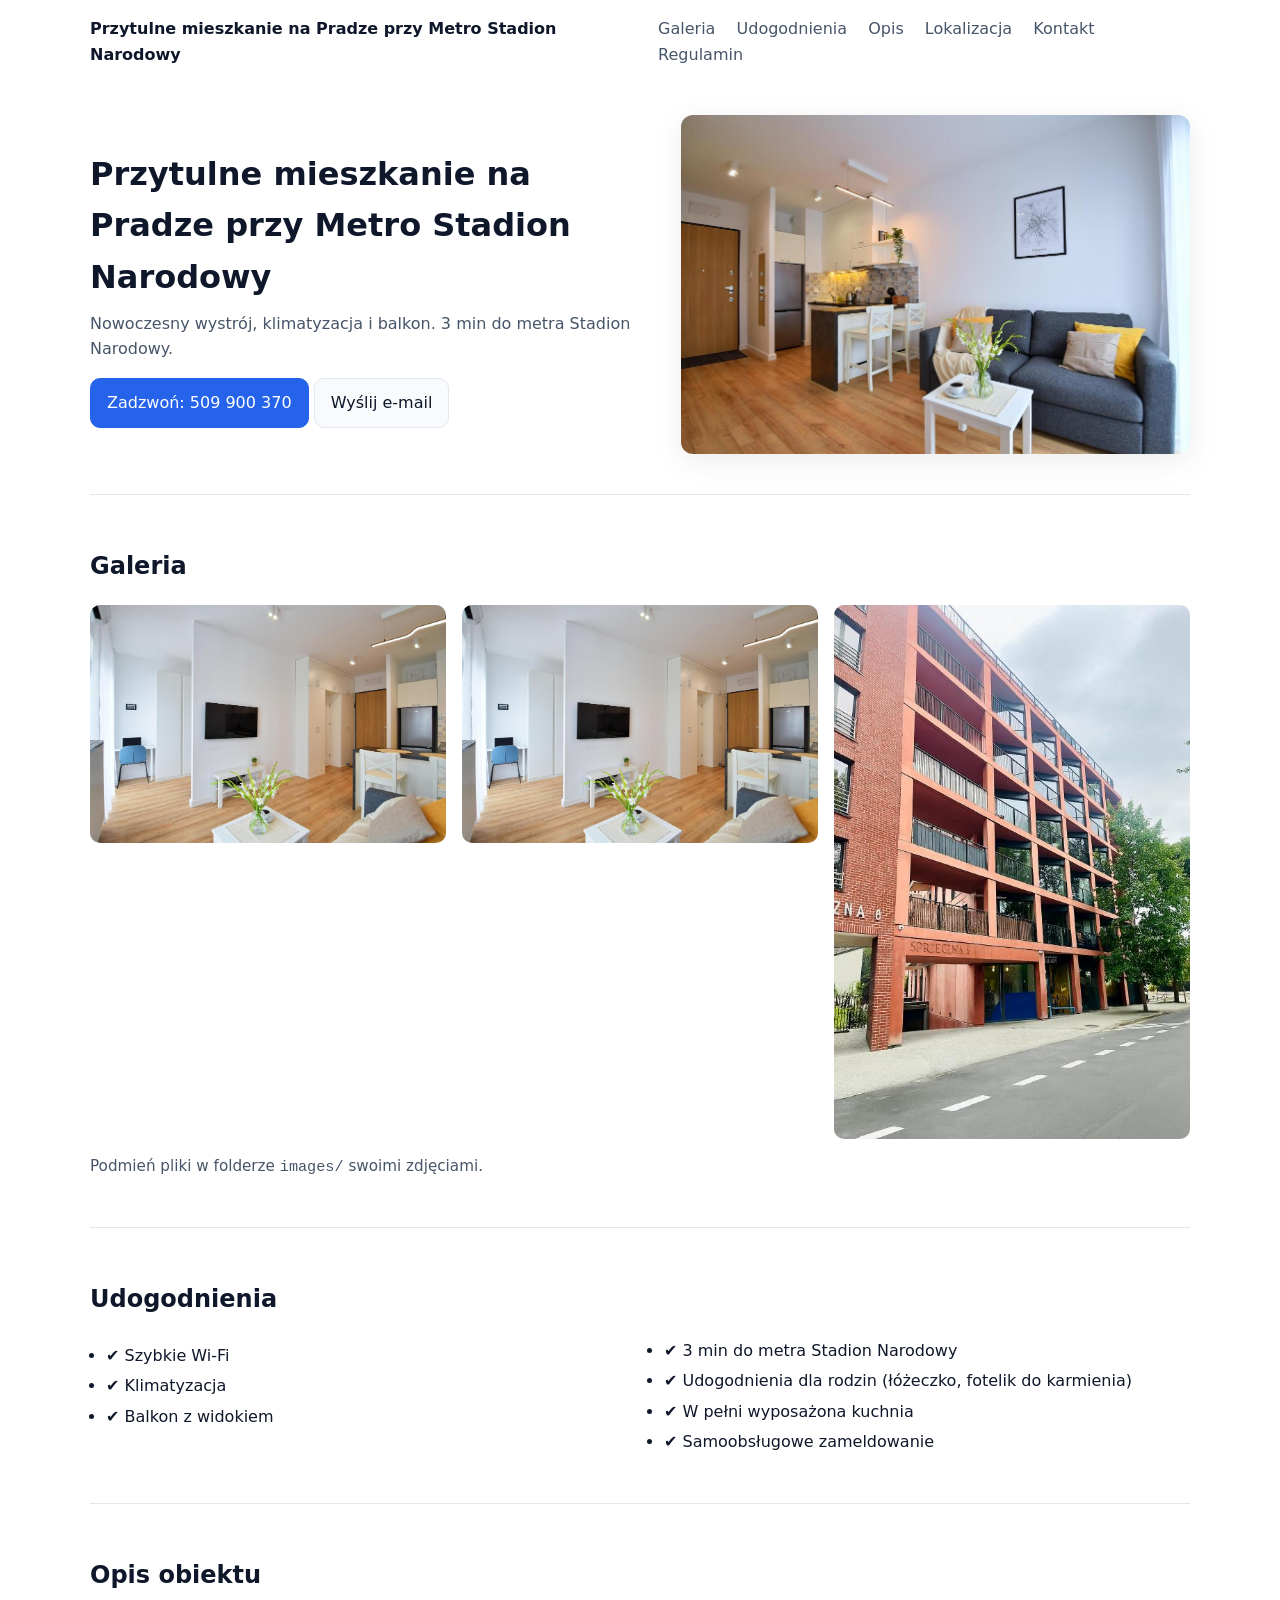
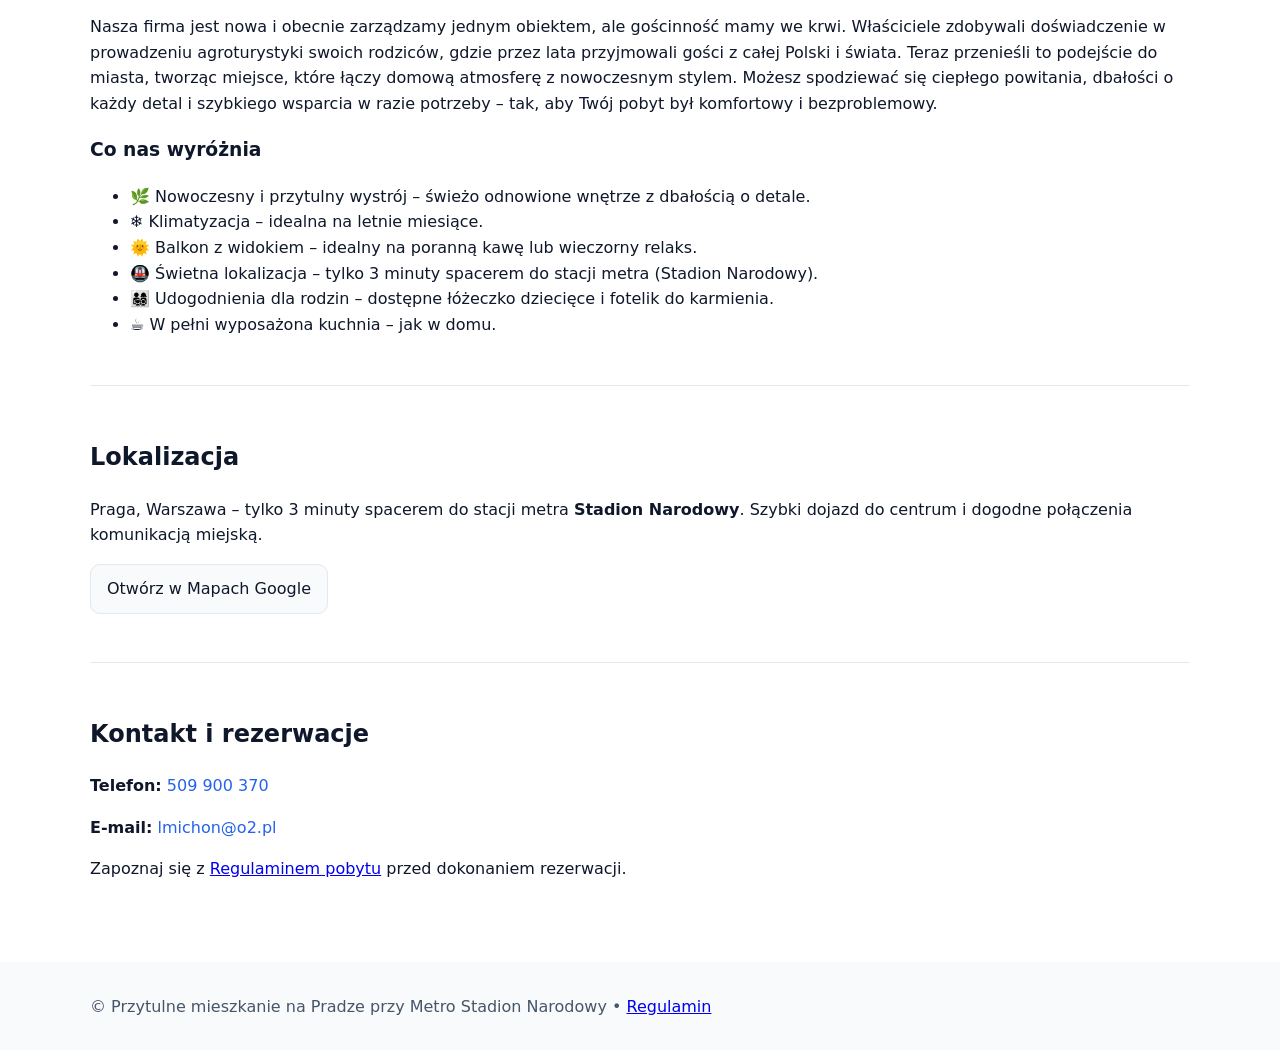
==== index.html @ 6d60d260 "init" ====
<!doctype html>
<html lang="pl">
<head>
  <meta charset="utf-8" />
  <meta name="viewport" content="width=device-width, initial-scale=1" />
  <title>Przytulne mieszkanie na Pradze przy Metro Stadion Narodowy – Wynajem krótkoterminowy</title>
  <meta name="description" content="Przytulne mieszkanie na Pradze przy Metro Stadion Narodowy. Klimatyzacja, balkon, 3 min do metra Stadion Narodowy. Zadzwoń 509 900 370 lub napisz lmichon@o2.pl." />
  <meta name="format-detection" content="telephone=no" />
  <meta property="og:title" content="Przytulne mieszkanie na Pradze przy Metro Stadion Narodowy" />
  <meta property="og:description" content="Przytulne, nowoczesne wnętrze. Klimatyzacja, balkon, świetna lokalizacja." />
  <meta property="og:image" content="images/cover.jpg" />
  <meta property="og:type" content="website" />
  <link rel="stylesheet" href="style.css" />
  <link rel="icon" href="data:image/svg+xml,<svg xmlns='http://www.w3.org/2000/svg' viewBox='0 0 100 100'><text y='0.9em' font-size='90'>🏠</text></svg>">
  <script type="application/ld+json">
  {
    "@context": "https://schema.org",
    "@type": "Apartment",
    "name": "Przytulne mieszkanie na Pradze przy Metro Stadion Narodowy",
    "address": {
      "@type": "PostalAddress",
      "addressLocality": "Warszawa",
      "addressCountry": "PL"
    },
    "telephone": "+48509900370",
    "email": "lmichon@o2.pl",
    "amenityFeature": [
      {"@type": "LocationFeatureSpecification", "name": "Wi‑Fi", "value": true},
      {"@type": "LocationFeatureSpecification", "name": "Klimatyzacja", "value": true},
      {"@type": "LocationFeatureSpecification", "name": "Balkon", "value": true}
    ]
  }
  </script>
</head>
<body>
  <header class="site-header" id="top">
    <nav class="container nav">
      <a class="brand" href="#top">Przytulne mieszkanie na Pradze przy Metro Stadion Narodowy</a>
      <div class="nav-links">
        <a href="#galeria">Galeria</a>
        <a href="#udogodnienia">Udogodnienia</a>
        <a href="#opis">Opis</a>
        <a href="#lokalizacja">Lokalizacja</a>
        <a href="#kontakt">Kontakt</a>
        <a href="regulamin.html">Regulamin</a>
      </div>
    </nav>
    <section class="hero container">
      <div class="hero-text">
        <h1>Przytulne mieszkanie na Pradze przy Metro Stadion Narodowy</h1>
        <p>Nowoczesny wystrój, klimatyzacja i balkon. 3 min do metra Stadion Narodowy.</p>
        <div class="cta">
          <a class="btn primary" href="tel:+48509900370">Zadzwoń: 509 900 370</a>
          <a class="btn" href="mailto:lmichon@o2.pl">Wyślij e‑mail</a>
        </div>
      </div>
      <div class="hero-media">
        <img src="images/kitchen.jpg" alt="Salon i balkon – okładka obiektu" loading="eager" />
      </div>
    </section>
  </header>

  <main>
    <section id="galeria" class="container section">
      <h2>Galeria</h2>
      <div class="grid">
        <img src="images/723403318.jpg" alt="Salon z sofą" loading="lazy" />
        <img src="images/723403318.jpg" alt="Sypialnia z dużym łóżkiem" loading="lazy" />
        <img src="images/building.jpg" alt="Kuchnia w pełni wyposażona" loading="lazy" />
      </div>
      <p class="hint">Podmień pliki w folderze <code>images/</code> swoimi zdjęciami.</p>
    </section>

    <section id="udogodnienia" class="container section">
      <h2>Udogodnienia</h2>
      <ul class="features">
        <li>✔️ Szybkie Wi‑Fi</li>
        <li>✔️ Klimatyzacja</li>
        <li>✔️ Balkon z widokiem</li>
        <li>✔️ 3 min do metra Stadion Narodowy</li>
        <li>✔️ Udogodnienia dla rodzin (łóżeczko, fotelik do karmienia)</li>
        <li>✔️ W pełni wyposażona kuchnia</li>
        <li>✔️ Samoobsługowe zameldowanie</li>
      </ul>
    </section>

    <section id="opis" class="container section">
      <h2>Opis obiektu</h2>
      <p>Nasza firma jest nowa i obecnie zarządzamy jednym obiektem, ale gościnność mamy we krwi. Właściciele zdobywali doświadczenie w prowadzeniu agroturystyki swoich rodziców, gdzie przez lata przyjmowali gości z całej Polski i świata. Teraz przenieśli to podejście do miasta, tworząc miejsce, które łączy domową atmosferę z nowoczesnym stylem. Możesz spodziewać się ciepłego powitania, dbałości o każdy detal i szybkiego wsparcia w razie potrzeby – tak, aby Twój pobyt był komfortowy i bezproblemowy.</p>
      <h3>Co nas wyróżnia</h3>
      <ul>
        <li>🌿 Nowoczesny i przytulny wystrój – świeżo odnowione wnętrze z dbałością o detale.</li><li>❄️ Klimatyzacja – idealna na letnie miesiące.</li><li>🌞 Balkon z widokiem – idealny na poranną kawę lub wieczorny relaks.</li><li>🚇 Świetna lokalizacja – tylko 3 minuty spacerem do stacji metra (Stadion Narodowy).</li><li>👨‍👩‍👧‍👦 Udogodnienia dla rodzin – dostępne łóżeczko dziecięce i fotelik do karmienia.</li><li>☕ W pełni wyposażona kuchnia – jak w domu.</li>
      </ul>
    </section>

    <section id="lokalizacja" class="container section">
      <h2>Lokalizacja</h2>
      <p>Praga, Warszawa – tylko 3 minuty spacerem do stacji metra <strong>Stadion Narodowy</strong>. Szybki dojazd do centrum i dogodne połączenia komunikacją miejską.</p>
      <p><a class="btn" target="_blank" rel="noopener" href="https://maps.google.com/?q=Metro%20Stadion%20Narodowy">Otwórz w Mapach Google</a></p>
    </section>

    <section id="kontakt" class="container section">
      <h2>Kontakt i rezerwacje</h2>
      <div class="contact">
        <p><strong>Telefon:</strong> <a href="tel:+48509900370">509 900 370</a></p>
        <p><strong>E‑mail:</strong> <a href="mailto:lmichon@o2.pl">lmichon@o2.pl</a></p>
      </div>
      <p>Zapoznaj się z <a href="regulamin.html">Regulaminem pobytu</a> przed dokonaniem rezerwacji.</p>
    </section>
  </main>

  <footer class="site-footer">
    <div class="container">
      <p>© <span id="year"></span> Przytulne mieszkanie na Pradze przy Metro Stadion Narodowy • <a href="regulamin.html">Regulamin</a></p>
    </div>
  </footer>

  <script src="script.js"></script>
</body>
</html>
---- style.css ----
:root{--bg:#ffffff;--text:#0f172a;--muted:#475569;--primary:#2563eb;--ring:#93c5fd;--surface:#f8fafc;--border:#e2e8f0}
*{box-sizing:border-box}
html,body{margin:0;padding:0}
body{font-family:ui-sans-serif,system-ui,-apple-system,Segoe UI,Roboto,Helvetica,Arial,"Apple Color Emoji","Segoe UI Emoji";color:var(--text);background:var(--bg);line-height:1.6}
.container{width:min(1100px,92%);margin-inline:auto}
.nav{display:flex;align-items:center;justify-content:space-between;padding:1rem 0}
.brand{font-weight:700;color:var(--text);text-decoration:none}
.nav-links a{margin-left:1rem;color:var(--muted);text-decoration:none}
.nav-links a:hover{color:var(--text)}
.hero{display:grid;grid-template-columns:1.1fr 1fr;gap:2rem;padding:2rem 0;align-items:center}
.hero-text h1{font-size:clamp(1.8rem,2.5vw,3rem);margin:0 0 .5rem}
.hero-text p{color:var(--muted);margin:.25rem 0 1rem}
.hero-media img{width:100%;height:auto;border-radius:12px;box-shadow:0 6px 30px rgba(2,6,23,.08)}
.section{padding:2rem 0;border-top:1px solid var(--border)}
.grid{display:grid;grid-template-columns:repeat(3,1fr);gap:1rem}
.grid img{width:100%;display:block;border-radius:10px}
.features{columns:2;gap:2rem;padding-left:1rem}
.features li{margin:.3rem 0}
.hint{color:var(--muted);font-size:.95rem}
.btn{display:inline-block;padding:.7rem 1rem;border:1px solid var(--border);border-radius:10px;color:var(--text);text-decoration:none;background:var(--surface)}
.btn:hover{border-color:var(--primary);color:var(--primary)}
.btn.primary{background:var(--primary);color:#fff;border-color:var(--primary)}
.btn.primary:hover{filter:brightness(1.05)}
.site-footer{background:var(--surface);margin-top:2rem;padding:1rem 0;color:var(--muted)}
.contact a{color:var(--primary);text-decoration:none}
.contact a:hover{text-decoration:underline}
@media (max-width:900px){.hero{grid-template-columns:1fr}.grid{grid-template-columns:1fr 1fr}}
@media (max-width:600px){.grid{grid-template-columns:1fr}.features{columns:1}}
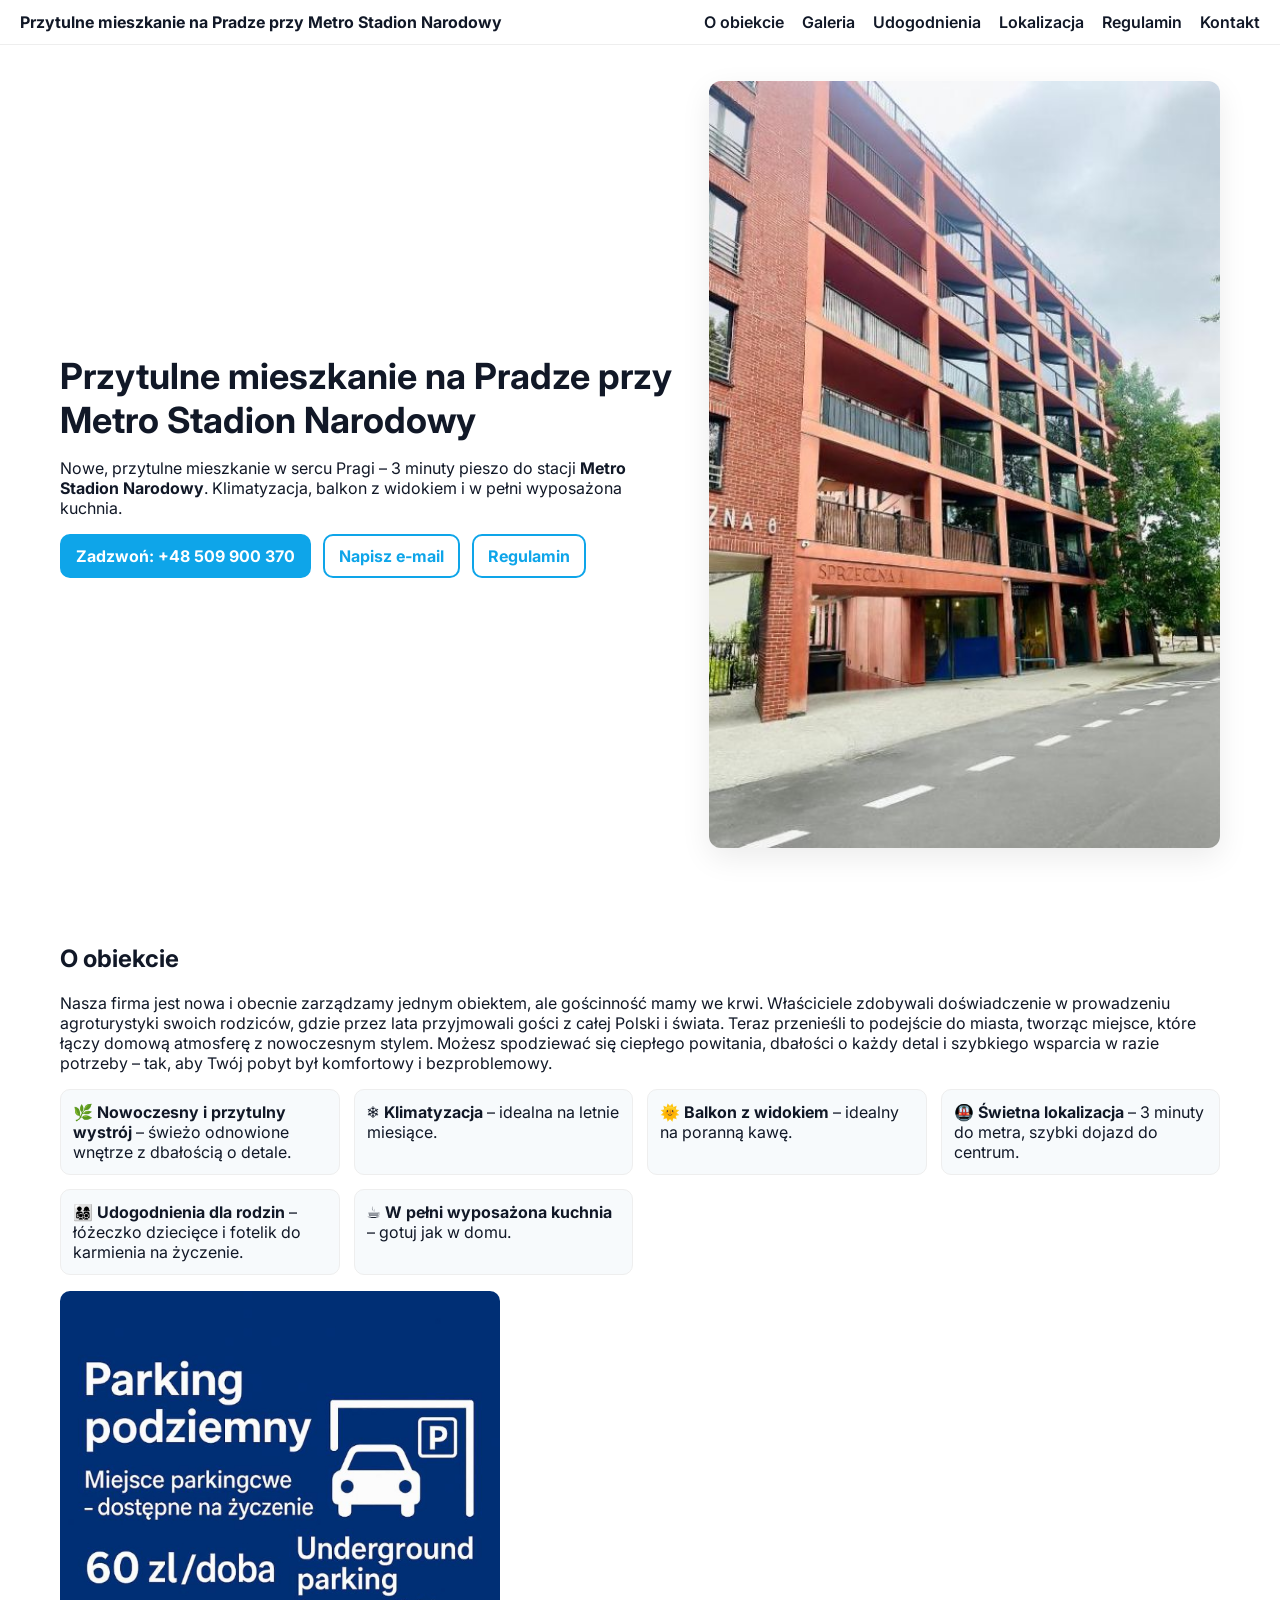
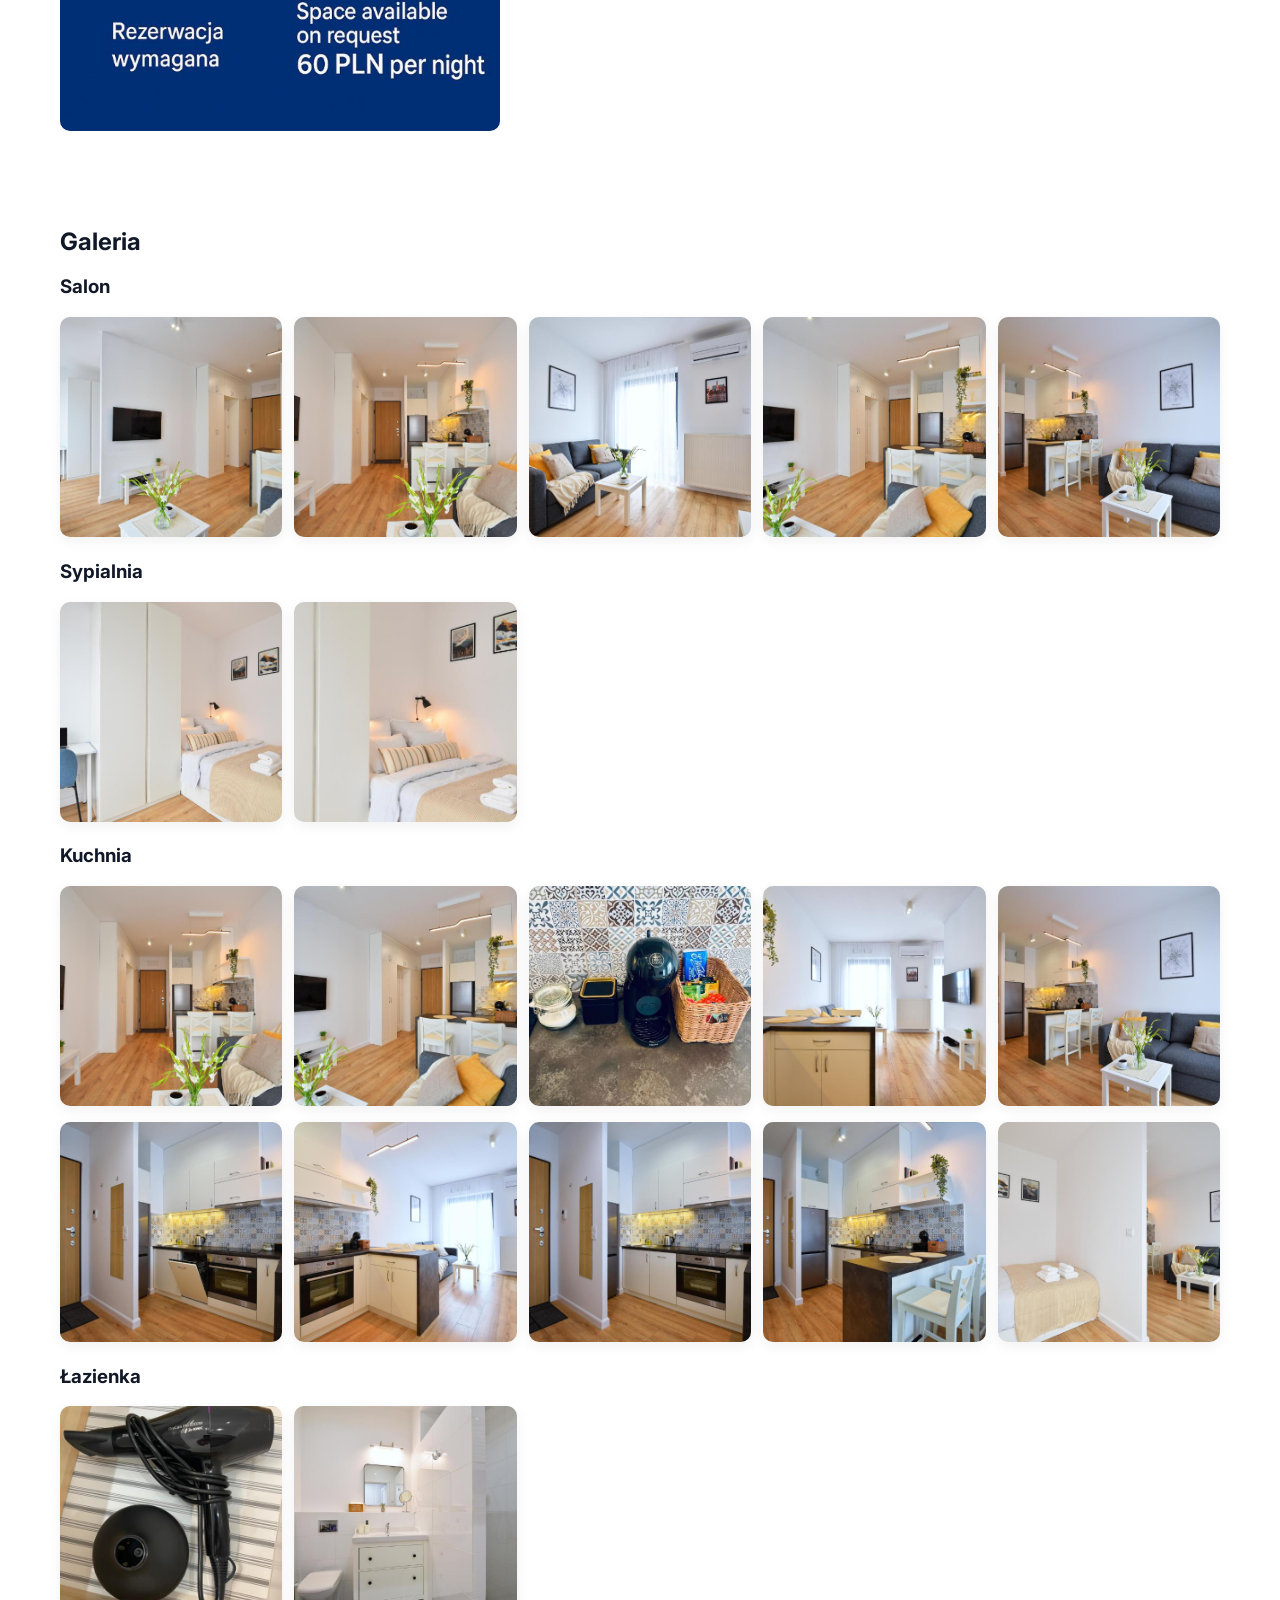
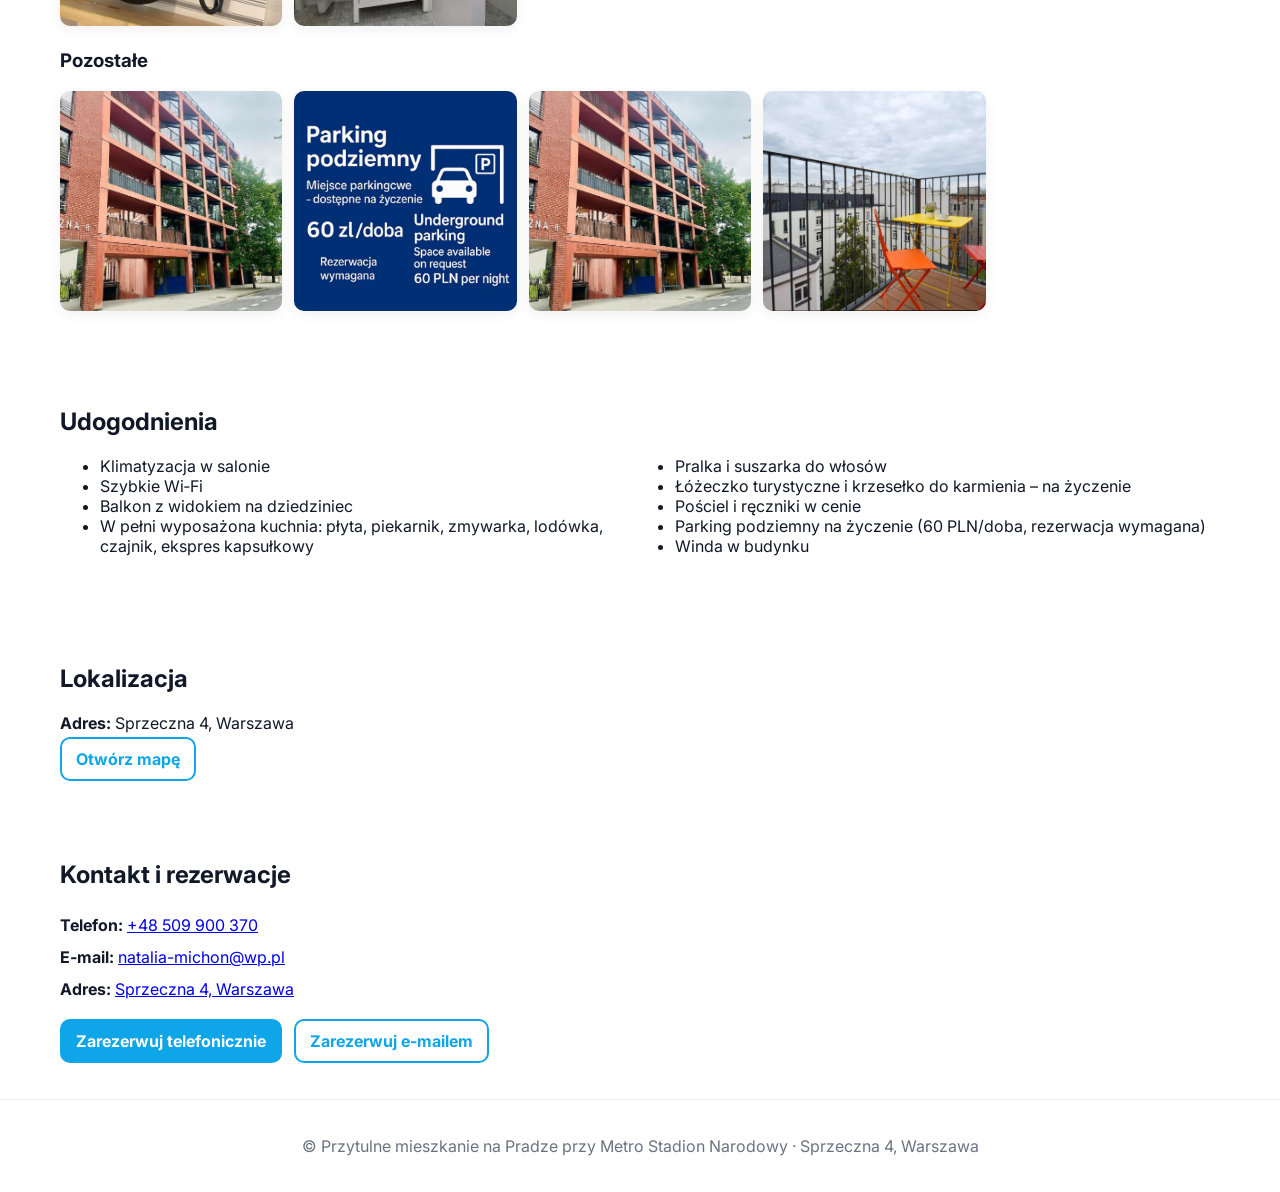
==== commit 48a8d0b6: "second" ====
--- a/index.html
+++ b/index.html
@@ -1,120 +1,135 @@
-<!doctype html>
+<!DOCTYPE html>
 <html lang="pl">
 <head>
   <meta charset="utf-8" />
   <meta name="viewport" content="width=device-width, initial-scale=1" />
-  <title>Przytulne mieszkanie na Pradze przy Metro Stadion Narodowy – Wynajem krótkoterminowy</title>
-  <meta name="description" content="Przytulne mieszkanie na Pradze przy Metro Stadion Narodowy. Klimatyzacja, balkon, 3 min do metra Stadion Narodowy. Zadzwoń 509 900 370 lub napisz lmichon@o2.pl." />
-  <meta name="format-detection" content="telephone=no" />
+  <title>Przytulne mieszkanie na Pradze przy Metro Stadion Narodowy</title>
+  <meta name="description" content="Krótko- i średnioterminowy wynajem: nowoczesne, klimatyzowane mieszkanie z balkonem przy stacji Metro Stadion Narodowy." />
+  <link rel="preconnect" href="https://fonts.googleapis.com"/>
+  <link rel="preconnect" href="https://fonts.gstatic.com" crossorigin>
+  <link href="https://fonts.googleapis.com/css2?family=Inter:wght@300;400;600;700&display=swap" rel="stylesheet" />
+  <link rel="stylesheet" href="styles.css" />
+  <script defer src="script.js"></script>
   <meta property="og:title" content="Przytulne mieszkanie na Pradze przy Metro Stadion Narodowy" />
-  <meta property="og:description" content="Przytulne, nowoczesne wnętrze. Klimatyzacja, balkon, świetna lokalizacja." />
-  <meta property="og:image" content="images/cover.jpg" />
   <meta property="og:type" content="website" />
-  <link rel="stylesheet" href="style.css" />
-  <link rel="icon" href="data:image/svg+xml,<svg xmlns='http://www.w3.org/2000/svg' viewBox='0 0 100 100'><text y='0.9em' font-size='90'>🏠</text></svg>">
-  <script type="application/ld+json">
-  {
-    "@context": "https://schema.org",
-    "@type": "Apartment",
-    "name": "Przytulne mieszkanie na Pradze przy Metro Stadion Narodowy",
-    "address": {
-      "@type": "PostalAddress",
-      "addressLocality": "Warszawa",
-      "addressCountry": "PL"
-    },
-    "telephone": "+48509900370",
-    "email": "lmichon@o2.pl",
-    "amenityFeature": [
-      {"@type": "LocationFeatureSpecification", "name": "Wi‑Fi", "value": true},
-      {"@type": "LocationFeatureSpecification", "name": "Klimatyzacja", "value": true},
-      {"@type": "LocationFeatureSpecification", "name": "Balkon", "value": true}
-    ]
-  }
-  </script>
+  <meta property="og:description" content="Nowoczesny apartament z klimatyzacją, balkonem i świetną lokalizacją (3 min do metra)." />
+  <meta property="og:locale" content="pl_PL" />
+  <style>body{opacity:.001}.js-ready body{opacity:1;transition:opacity .2s ease}</style>
+  <script>document.documentElement.classList.add('js-ready')</script>
 </head>
 <body>
-  <header class="site-header" id="top">
-    <nav class="container nav">
-      <a class="brand" href="#top">Przytulne mieszkanie na Pradze przy Metro Stadion Narodowy</a>
-      <div class="nav-links">
-        <a href="#galeria">Galeria</a>
-        <a href="#udogodnienia">Udogodnienia</a>
-        <a href="#opis">Opis</a>
-        <a href="#lokalizacja">Lokalizacja</a>
-        <a href="#kontakt">Kontakt</a>
-        <a href="regulamin.html">Regulamin</a>
+  <header class="site-header">
+    <div class="brand"><a href="index.html" class="brand__link" aria-label="Strona główna">Przytulne mieszkanie na Pradze przy Metro Stadion Narodowy</a></div>
+    <nav class="nav" aria-label="Główne">
+      <button class="hamburger" aria-expanded="false" aria-controls="menu" aria-label="Otwórz menu">
+        <span></span><span></span><span></span>
+      </button>
+      <ul id="menu" class="menu">
+        <li><a href="#o-obre">O obiekcie</a></li>
+        <li><a href="#galeria">Galeria</a></li>
+        <li><a href="#udogodnienia">Udogodnienia</a></li>
+        <li><a href="#lokalizacja">Lokalizacja</a></li>
+        <li><a href="regulamin.html">Regulamin</a></li>
+        <li><a href="#kontakt">Kontakt</a></li>
+      </ul>
+    </nav>
+  </header>
+
+  <section class="hero">
+    <div class="hero__content">
+      <h1>Przytulne mieszkanie na Pradze przy Metro Stadion Narodowy</h1>
+      <p>Nowe, przytulne mieszkanie w sercu Pragi – 3 minuty pieszo do stacji <strong>Metro Stadion Narodowy</strong>. Klimatyzacja, balkon z widokiem i w pełni wyposażona kuchnia.</p>
+      <div class="cta">
+        <a class="btn primary" href="tel:+48509900370">Zadzwoń: +48 509 900 370</a>
+        <a class="btn" href="mailto:natalia-michon@wp.pl">Napisz e‑mail</a>
+        <a class="btn" href="regulamin.html">Regulamin</a>
       </div>
-    </nav>
-    <section class="hero container">
-      <div class="hero-text">
-        <h1>Przytulne mieszkanie na Pradze przy Metro Stadion Narodowy</h1>
-        <p>Nowoczesny wystrój, klimatyzacja i balkon. 3 min do metra Stadion Narodowy.</p>
-        <div class="cta">
-          <a class="btn primary" href="tel:+48509900370">Zadzwoń: 509 900 370</a>
-          <a class="btn" href="mailto:lmichon@o2.pl">Wyślij e‑mail</a>
-        </div>
+    </div>
+    <div class="hero__image">
+      <img src="img/outside01.jpg" alt="Elewacja budynku przy ul. Sprzecznej 4 w Warszawie" loading="eager"/>
+    </div>
+  </section>
+
+  <main>
+    <section id="o-obre" class="section">
+      <h2>O obiekcie</h2>
+      <p>Nasza firma jest nowa i obecnie zarządzamy jednym obiektem, ale gościnność mamy we krwi. Właściciele zdobywali doświadczenie w prowadzeniu agroturystyki swoich rodziców, gdzie przez lata przyjmowali gości z całej Polski i świata. Teraz przenieśli to podejście do miasta, tworząc miejsce, które łączy domową atmosferę z nowoczesnym stylem. Możesz spodziewać się ciepłego powitania, dbałości o każdy detal i szybkiego wsparcia w razie potrzeby – tak, aby Twój pobyt był komfortowy i bezproblemowy.</p>
+
+      <div class="features">
+        <div class="feature">🌿 <strong>Nowoczesny i przytulny wystrój</strong> – świeżo odnowione wnętrze z dbałością o detale.</div>
+        <div class="feature">❄️ <strong>Klimatyzacja</strong> – idealna na letnie miesiące.</div>
+        <div class="feature">🌞 <strong>Balkon z widokiem</strong> – idealny na poranną kawę.</div>
+        <div class="feature">🚇 <strong>Świetna lokalizacja</strong> – 3 minuty do metra, szybki dojazd do centrum.</div>
+        <div class="feature">👨‍👩‍👧‍👦 <strong>Udogodnienia dla rodzin</strong> – łóżeczko dziecięce i fotelik do karmienia na życzenie.</div>
+        <div class="feature">☕ <strong>W pełni wyposażona kuchnia</strong> – gotuj jak w domu.</div>
       </div>
-      <div class="hero-media">
-        <img src="images/kitchen.jpg" alt="Salon i balkon – okładka obiektu" loading="eager" />
+
+      <div class="parking">
+        <img src="img/parking01.jpg" alt="Parking podziemny 60 zł/doba – rezerwacja wymagana" loading="lazy"/>
       </div>
     </section>
-  </header>
 
-  <main>
-    <section id="galeria" class="container section">
+    <section id="galeria" class="section">
       <h2>Galeria</h2>
-      <div class="grid">
-        <img src="images/723403318.jpg" alt="Salon z sofą" loading="lazy" />
-        <img src="images/723403318.jpg" alt="Sypialnia z dużym łóżkiem" loading="lazy" />
-        <img src="images/building.jpg" alt="Kuchnia w pełni wyposażona" loading="lazy" />
+
+      <h3>Salon</h3>
+      <div class="gallery"><figure><img src='img/livingroom02.jpg' alt='Salon – 1' loading='lazy'/></figure><figure><img src='img/livingroom_kitchen03.jpg' alt='Salon – 2' loading='lazy'/></figure><figure><img src='img/livingroom01.jpg' alt='Salon – 3' loading='lazy'/></figure><figure><img src='img/livingroom_kitchen02.jpg' alt='Salon – 4' loading='lazy'/></figure><figure><img src='img/livingroom_kitchen01.jpg' alt='Salon – 5' loading='lazy'/></figure></div>
+
+      <h3>Sypialnia</h3>
+      <div class="gallery"><figure><img src='img/bedroom02.jpg' alt='Sypialnia – 1' loading='lazy'/></figure><figure><img src='img/bedroom01.jpg' alt='Sypialnia – 2' loading='lazy'/></figure></div>
+
+      <h3>Kuchnia</h3>
+      <div class="gallery"><figure><img src='img/livingroom_kitchen03.jpg' alt='Kuchnia – 1' loading='lazy'/></figure><figure><img src='img/livingroom_kitchen02.jpg' alt='Kuchnia – 2' loading='lazy'/></figure><figure><img src='img/kitchen06.jpg' alt='Kuchnia – 3' loading='lazy'/></figure><figure><img src='img/kitchen05.jpg' alt='Kuchnia – 4' loading='lazy'/></figure><figure><img src='img/livingroom_kitchen01.jpg' alt='Kuchnia – 5' loading='lazy'/></figure><figure><img src='img/kitchen03.jpg' alt='Kuchnia – 6' loading='lazy'/></figure><figure><img src='img/kitchen04.jpg' alt='Kuchnia – 7' loading='lazy'/></figure><figure><img src='img/kitchen02.jpg' alt='Kuchnia – 8' loading='lazy'/></figure><figure><img src='img/kitchen01.jpg' alt='Kuchnia – 9' loading='lazy'/></figure><figure><img src='img/bedroom_kitchen01.jpg' alt='Kuchnia – 10' loading='lazy'/></figure></div>
+
+      <h3>Łazienka</h3>
+      <div class="gallery"><figure><img src='img/bathroom05.jpg' alt='Łazienka – 1' loading='lazy'/></figure><figure><img src='img/bathroom01.jpg' alt='Łazienka – 2' loading='lazy'/></figure></div>
+
+      <h3>Pozostałe</h3>
+      <div class="gallery"><figure><img src='img/outside01.jpg' alt='Zdjęcie dodatkowe' loading='lazy'/></figure><figure><img src='img/parking01.jpg' alt='Zdjęcie dodatkowe' loading='lazy'/></figure><figure><img src='img/building.jpg' alt='Zdjęcie dodatkowe' loading='lazy'/></figure><figure><img src='img/balcony01.jpg' alt='Zdjęcie dodatkowe' loading='lazy'/></figure></div>
+
+      <div id="lightbox" class="lightbox" aria-hidden="true" role="dialog" aria-label="Podgląd zdjęcia">
+        <button class="lightbox__close" aria-label="Zamknij">×</button>
+        <img alt="Podgląd"/>
       </div>
-      <p class="hint">Podmień pliki w folderze <code>images/</code> swoimi zdjęciami.</p>
     </section>
 
-    <section id="udogodnienia" class="container section">
+    <section id="udogodnienia" class="section">
       <h2>Udogodnienia</h2>
-      <ul class="features">
-        <li>✔️ Szybkie Wi‑Fi</li>
-        <li>✔️ Klimatyzacja</li>
-        <li>✔️ Balkon z widokiem</li>
-        <li>✔️ 3 min do metra Stadion Narodowy</li>
-        <li>✔️ Udogodnienia dla rodzin (łóżeczko, fotelik do karmienia)</li>
-        <li>✔️ W pełni wyposażona kuchnia</li>
-        <li>✔️ Samoobsługowe zameldowanie</li>
+      <ul class="amenities">
+        <li>Klimatyzacja w salonie</li>
+        <li>Szybkie Wi‑Fi</li>
+        <li>Balkon z widokiem na dziedziniec</li>
+        <li>W pełni wyposażona kuchnia: płyta, piekarnik, zmywarka, lodówka, czajnik, ekspres kapsułkowy</li>
+        <li>Pralka i suszarka do włosów</li>
+        <li>Łóżeczko turystyczne i krzesełko do karmienia – na życzenie</li>
+        <li>Pościel i ręczniki w cenie</li>
+        <li>Parking podziemny na życzenie (60 PLN/doba, rezerwacja wymagana)</li>
+        <li>Winda w budynku</li>
       </ul>
     </section>
 
-    <section id="opis" class="container section">
-      <h2>Opis obiektu</h2>
-      <p>Nasza firma jest nowa i obecnie zarządzamy jednym obiektem, ale gościnność mamy we krwi. Właściciele zdobywali doświadczenie w prowadzeniu agroturystyki swoich rodziców, gdzie przez lata przyjmowali gości z całej Polski i świata. Teraz przenieśli to podejście do miasta, tworząc miejsce, które łączy domową atmosferę z nowoczesnym stylem. Możesz spodziewać się ciepłego powitania, dbałości o każdy detal i szybkiego wsparcia w razie potrzeby – tak, aby Twój pobyt był komfortowy i bezproblemowy.</p>
-      <h3>Co nas wyróżnia</h3>
-      <ul>
-        <li>🌿 Nowoczesny i przytulny wystrój – świeżo odnowione wnętrze z dbałością o detale.</li><li>❄️ Klimatyzacja – idealna na letnie miesiące.</li><li>🌞 Balkon z widokiem – idealny na poranną kawę lub wieczorny relaks.</li><li>🚇 Świetna lokalizacja – tylko 3 minuty spacerem do stacji metra (Stadion Narodowy).</li><li>👨‍👩‍👧‍👦 Udogodnienia dla rodzin – dostępne łóżeczko dziecięce i fotelik do karmienia.</li><li>☕ W pełni wyposażona kuchnia – jak w domu.</li>
-      </ul>
+    <section id="lokalizacja" class="section">
+      <h2>Lokalizacja</h2>
+      <p><strong>Adres:</strong> Sprzeczna 4, Warszawa</p>
+      <a class="btn" target="_blank" rel="noopener" href="https://www.google.com/maps/search/?api=1&query=Sprzeczna%204%2C%20Warszawa">Otwórz mapę</a>
     </section>
 
-    <section id="lokalizacja" class="container section">
-      <h2>Lokalizacja</h2>
-      <p>Praga, Warszawa – tylko 3 minuty spacerem do stacji metra <strong>Stadion Narodowy</strong>. Szybki dojazd do centrum i dogodne połączenia komunikacją miejską.</p>
-      <p><a class="btn" target="_blank" rel="noopener" href="https://maps.google.com/?q=Metro%20Stadion%20Narodowy">Otwórz w Mapach Google</a></p>
-    </section>
-
-    <section id="kontakt" class="container section">
+    <section id="kontakt" class="section">
       <h2>Kontakt i rezerwacje</h2>
-      <div class="contact">
-        <p><strong>Telefon:</strong> <a href="tel:+48509900370">509 900 370</a></p>
-        <p><strong>E‑mail:</strong> <a href="mailto:lmichon@o2.pl">lmichon@o2.pl</a></p>
+      <ul class="contact">
+        <li><strong>Telefon:</strong> <a href="tel:+48509900370">+48 509 900 370</a></li>
+        <li><strong>E‑mail:</strong> <a href="mailto:natalia-michon@wp.pl">natalia-michon@wp.pl</a></li>
+        <li><strong>Adres:</strong> <a href="https://www.google.com/maps/search/?api=1&query=Sprzeczna%204%2C%20Warszawa" target="_blank" rel="noopener">Sprzeczna 4, Warszawa</a></li>
+      </ul>
+      <div class="cta">
+        <a class="btn primary" href="tel:+48509900370">Zarezerwuj telefonicznie</a>
+        <a class="btn" href="mailto:natalia-michon@wp.pl?subject=Rezerwacja%20–%20Przytulne%20mieszkanie%20na%20Pradze%20przy%20Metro%20Stadion%20Narodowy">Zarezerwuj e‑mailem</a>
       </div>
-      <p>Zapoznaj się z <a href="regulamin.html">Regulaminem pobytu</a> przed dokonaniem rezerwacji.</p>
     </section>
   </main>
 
-  <footer class="site-footer">
-    <div class="container">
-      <p>© <span id="year"></span> Przytulne mieszkanie na Pradze przy Metro Stadion Narodowy • <a href="regulamin.html">Regulamin</a></p>
-    </div>
+  <footer class="footer">
+    <p>© Przytulne mieszkanie na Pradze przy Metro Stadion Narodowy · Sprzeczna 4, Warszawa</p>
   </footer>
-
-  <script src="script.js"></script>
 </body>
 </html>
--- a/styles.css
+++ b/styles.css
@@ -0,0 +1,37 @@
+
+:root{--bg:#0b1320;--ink:#111827;--muted:#6b7280;--brand:#0ea5e9;--brand-2:#22c55e;--paper:#ffffff;--paper-2:#f7fafc}
+*{box-sizing:border-box}
+html,body{margin:0;padding:0;font-family:Inter,system-ui,-apple-system,Segoe UI,Roboto,Arial,sans-serif;color:var(--ink);background:#fff}
+.site-header{position:sticky;top:0;z-index:1000;display:flex;align-items:center;justify-content:space-between;background:rgba(255,255,255,.88);backdrop-filter:saturate(120%) blur(6px);padding:12px 20px;border-bottom:1px solid #eee}
+.brand{font-weight:700}
+.brand__link{color:inherit;text-decoration:none}
+.menu{display:flex;gap:18px;list-style:none;margin:0;padding:0}
+.menu a{color:var(--ink);text-decoration:none;font-weight:600}
+.menu a[aria-current="page"]{color:var(--brand)}
+.menu a:hover{color:var(--brand)}
+.hamburger{display:inline-flex;flex-direction:column;gap:4px;background:none;border:0;cursor:pointer;padding:6px;margin-left:12px}
+.hamburger span{display:block;width:24px;height:2px;background:var(--ink)}
+@media(min-width:900px){.hamburger{display:none}}
+@media(max-width:899px){.menu{position:fixed;inset:0 0 auto auto;width:100%;height:100dvh;background:#fff;flex-direction:column;align-items:center;justify-content:center;transform:translateX(100%);transition:transform .25s ease}.menu.open{transform:translateX(0)}.menu li{margin:10px 0}}
+.hero{display:grid;grid-template-columns:1.1fr .9fr;gap:24px;align-items:center;padding:36px 20px;max-width:1200px;margin:0 auto}
+.hero__image img{width:100%;height:auto;border-radius:12px;box-shadow:0 10px 30px rgba(0,0,0,.08)}
+.hero__content h1{margin:0 0 10px 0;font-size:clamp(24px,4vw,36px)}
+.cta{display:flex;gap:12px;flex-wrap:wrap;margin-top:14px}
+.btn{border:2px solid var(--brand);padding:10px 14px;border-radius:10px;text-decoration:none;color:var(--brand);font-weight:700}
+.btn.primary{background:var(--brand);color:#fff}
+.section{max-width:1200px;margin:0 auto;padding:36px 20px}
+.features{display:grid;grid-template-columns:repeat(auto-fit,minmax(240px,1fr));gap:14px;margin:16px 0}
+.feature{background:var(--paper-2);border:1px solid #eee;border-radius:10px;padding:12px}
+.parking img{max-width:440px;width:100%;height:auto;border-radius:10px}
+.gallery{display:grid;grid-template-columns:repeat(auto-fill,minmax(220px,1fr));gap:12px}
+.gallery figure{margin:0}
+.gallery img{width:100%;height:220px;object-fit:cover;border-radius:10px;cursor:pointer;box-shadow:0 4px 14px rgba(0,0,0,.06)}
+.lightbox{position:fixed;inset:0;display:none;align-items:center;justify-content:center;background:rgba(0,0,0,.7);z-index:2000;padding:20px}
+.lightbox.open{display:flex}
+.lightbox img{max-width:95vw;max-height:85vh;border-radius:10px;box-shadow:0 20px 50px rgba(0,0,0,.5)}
+.lightbox__close{position:absolute;top:14px;right:18px;background:#fff;border:0;border-radius:50%;width:36px;height:36px;font-size:22px;cursor:pointer}
+.amenities{columns:2;gap:30px}
+@media(max-width:700px){.amenities{columns:1}.hero{grid-template-columns:1fr}.hero__image{order:-1}}
+.rules{line-height:1.6}
+.contact{list-style:none;padding:0;margin:0 0 10px 0;line-height:2}
+.footer{border-top:1px solid #eee;padding:20px;text-align:center;color:var(--muted)}
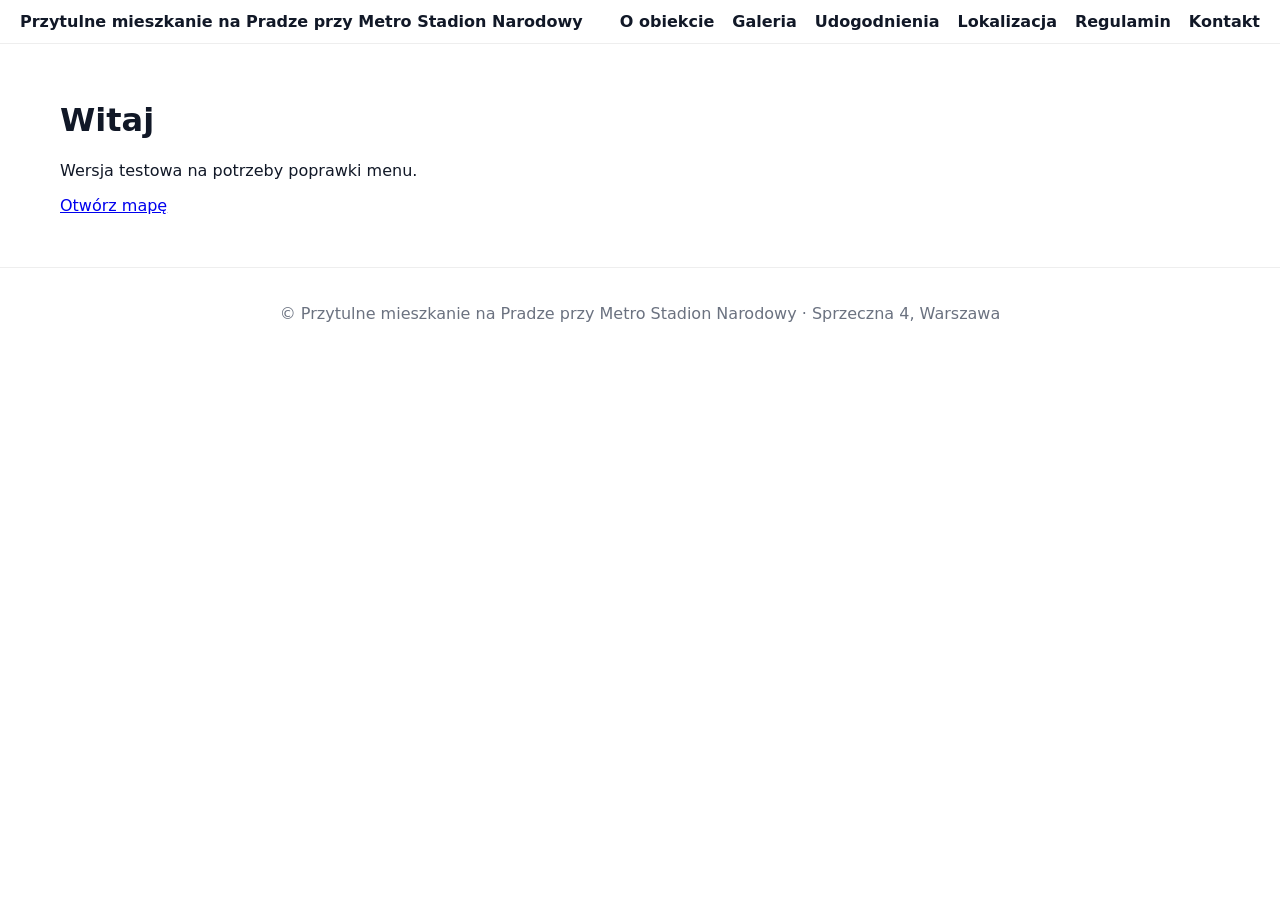
==== commit ad881f98: "hamburger test" ====
--- a/index.html
+++ b/index.html
@@ -1,135 +1,34 @@
 <!DOCTYPE html>
 <html lang="pl">
 <head>
-  <meta charset="utf-8" />
-  <meta name="viewport" content="width=device-width, initial-scale=1" />
-  <title>Przytulne mieszkanie na Pradze przy Metro Stadion Narodowy</title>
-  <meta name="description" content="Krótko- i średnioterminowy wynajem: nowoczesne, klimatyzowane mieszkanie z balkonem przy stacji Metro Stadion Narodowy." />
-  <link rel="preconnect" href="https://fonts.googleapis.com"/>
-  <link rel="preconnect" href="https://fonts.gstatic.com" crossorigin>
-  <link href="https://fonts.googleapis.com/css2?family=Inter:wght@300;400;600;700&display=swap" rel="stylesheet" />
-  <link rel="stylesheet" href="styles.css" />
-  <script defer src="script.js"></script>
-  <meta property="og:title" content="Przytulne mieszkanie na Pradze przy Metro Stadion Narodowy" />
-  <meta property="og:type" content="website" />
-  <meta property="og:description" content="Nowoczesny apartament z klimatyzacją, balkonem i świetną lokalizacją (3 min do metra)." />
-  <meta property="og:locale" content="pl_PL" />
-  <style>body{opacity:.001}.js-ready body{opacity:1;transition:opacity .2s ease}</style>
-  <script>document.documentElement.classList.add('js-ready')</script>
+<meta charset="utf-8"/>
+<meta name="viewport" content="width=device-width, initial-scale=1"/>
+<title>Przytulne mieszkanie na Pradze przy Metro Stadion Narodowy</title>
+<link rel="stylesheet" href="styles.css"/>
+<script defer src="script.js"></script>
 </head>
 <body>
-  <header class="site-header">
-    <div class="brand"><a href="index.html" class="brand__link" aria-label="Strona główna">Przytulne mieszkanie na Pradze przy Metro Stadion Narodowy</a></div>
-    <nav class="nav" aria-label="Główne">
-      <button class="hamburger" aria-expanded="false" aria-controls="menu" aria-label="Otwórz menu">
-        <span></span><span></span><span></span>
-      </button>
-      <ul id="menu" class="menu">
-        <li><a href="#o-obre">O obiekcie</a></li>
-        <li><a href="#galeria">Galeria</a></li>
-        <li><a href="#udogodnienia">Udogodnienia</a></li>
-        <li><a href="#lokalizacja">Lokalizacja</a></li>
-        <li><a href="regulamin.html">Regulamin</a></li>
-        <li><a href="#kontakt">Kontakt</a></li>
-      </ul>
-    </nav>
-  </header>
-
-  <section class="hero">
-    <div class="hero__content">
-      <h1>Przytulne mieszkanie na Pradze przy Metro Stadion Narodowy</h1>
-      <p>Nowe, przytulne mieszkanie w sercu Pragi – 3 minuty pieszo do stacji <strong>Metro Stadion Narodowy</strong>. Klimatyzacja, balkon z widokiem i w pełni wyposażona kuchnia.</p>
-      <div class="cta">
-        <a class="btn primary" href="tel:+48509900370">Zadzwoń: +48 509 900 370</a>
-        <a class="btn" href="mailto:natalia-michon@wp.pl">Napisz e‑mail</a>
-        <a class="btn" href="regulamin.html">Regulamin</a>
-      </div>
-    </div>
-    <div class="hero__image">
-      <img src="img/outside01.jpg" alt="Elewacja budynku przy ul. Sprzecznej 4 w Warszawie" loading="eager"/>
-    </div>
-  </section>
-
-  <main>
-    <section id="o-obre" class="section">
-      <h2>O obiekcie</h2>
-      <p>Nasza firma jest nowa i obecnie zarządzamy jednym obiektem, ale gościnność mamy we krwi. Właściciele zdobywali doświadczenie w prowadzeniu agroturystyki swoich rodziców, gdzie przez lata przyjmowali gości z całej Polski i świata. Teraz przenieśli to podejście do miasta, tworząc miejsce, które łączy domową atmosferę z nowoczesnym stylem. Możesz spodziewać się ciepłego powitania, dbałości o każdy detal i szybkiego wsparcia w razie potrzeby – tak, aby Twój pobyt był komfortowy i bezproblemowy.</p>
-
-      <div class="features">
-        <div class="feature">🌿 <strong>Nowoczesny i przytulny wystrój</strong> – świeżo odnowione wnętrze z dbałością o detale.</div>
-        <div class="feature">❄️ <strong>Klimatyzacja</strong> – idealna na letnie miesiące.</div>
-        <div class="feature">🌞 <strong>Balkon z widokiem</strong> – idealny na poranną kawę.</div>
-        <div class="feature">🚇 <strong>Świetna lokalizacja</strong> – 3 minuty do metra, szybki dojazd do centrum.</div>
-        <div class="feature">👨‍👩‍👧‍👦 <strong>Udogodnienia dla rodzin</strong> – łóżeczko dziecięce i fotelik do karmienia na życzenie.</div>
-        <div class="feature">☕ <strong>W pełni wyposażona kuchnia</strong> – gotuj jak w domu.</div>
-      </div>
-
-      <div class="parking">
-        <img src="img/parking01.jpg" alt="Parking podziemny 60 zł/doba – rezerwacja wymagana" loading="lazy"/>
-      </div>
-    </section>
-
-    <section id="galeria" class="section">
-      <h2>Galeria</h2>
-
-      <h3>Salon</h3>
-      <div class="gallery"><figure><img src='img/livingroom02.jpg' alt='Salon – 1' loading='lazy'/></figure><figure><img src='img/livingroom_kitchen03.jpg' alt='Salon – 2' loading='lazy'/></figure><figure><img src='img/livingroom01.jpg' alt='Salon – 3' loading='lazy'/></figure><figure><img src='img/livingroom_kitchen02.jpg' alt='Salon – 4' loading='lazy'/></figure><figure><img src='img/livingroom_kitchen01.jpg' alt='Salon – 5' loading='lazy'/></figure></div>
-
-      <h3>Sypialnia</h3>
-      <div class="gallery"><figure><img src='img/bedroom02.jpg' alt='Sypialnia – 1' loading='lazy'/></figure><figure><img src='img/bedroom01.jpg' alt='Sypialnia – 2' loading='lazy'/></figure></div>
-
-      <h3>Kuchnia</h3>
-      <div class="gallery"><figure><img src='img/livingroom_kitchen03.jpg' alt='Kuchnia – 1' loading='lazy'/></figure><figure><img src='img/livingroom_kitchen02.jpg' alt='Kuchnia – 2' loading='lazy'/></figure><figure><img src='img/kitchen06.jpg' alt='Kuchnia – 3' loading='lazy'/></figure><figure><img src='img/kitchen05.jpg' alt='Kuchnia – 4' loading='lazy'/></figure><figure><img src='img/livingroom_kitchen01.jpg' alt='Kuchnia – 5' loading='lazy'/></figure><figure><img src='img/kitchen03.jpg' alt='Kuchnia – 6' loading='lazy'/></figure><figure><img src='img/kitchen04.jpg' alt='Kuchnia – 7' loading='lazy'/></figure><figure><img src='img/kitchen02.jpg' alt='Kuchnia – 8' loading='lazy'/></figure><figure><img src='img/kitchen01.jpg' alt='Kuchnia – 9' loading='lazy'/></figure><figure><img src='img/bedroom_kitchen01.jpg' alt='Kuchnia – 10' loading='lazy'/></figure></div>
-
-      <h3>Łazienka</h3>
-      <div class="gallery"><figure><img src='img/bathroom05.jpg' alt='Łazienka – 1' loading='lazy'/></figure><figure><img src='img/bathroom01.jpg' alt='Łazienka – 2' loading='lazy'/></figure></div>
-
-      <h3>Pozostałe</h3>
-      <div class="gallery"><figure><img src='img/outside01.jpg' alt='Zdjęcie dodatkowe' loading='lazy'/></figure><figure><img src='img/parking01.jpg' alt='Zdjęcie dodatkowe' loading='lazy'/></figure><figure><img src='img/building.jpg' alt='Zdjęcie dodatkowe' loading='lazy'/></figure><figure><img src='img/balcony01.jpg' alt='Zdjęcie dodatkowe' loading='lazy'/></figure></div>
-
-      <div id="lightbox" class="lightbox" aria-hidden="true" role="dialog" aria-label="Podgląd zdjęcia">
-        <button class="lightbox__close" aria-label="Zamknij">×</button>
-        <img alt="Podgląd"/>
-      </div>
-    </section>
-
-    <section id="udogodnienia" class="section">
-      <h2>Udogodnienia</h2>
-      <ul class="amenities">
-        <li>Klimatyzacja w salonie</li>
-        <li>Szybkie Wi‑Fi</li>
-        <li>Balkon z widokiem na dziedziniec</li>
-        <li>W pełni wyposażona kuchnia: płyta, piekarnik, zmywarka, lodówka, czajnik, ekspres kapsułkowy</li>
-        <li>Pralka i suszarka do włosów</li>
-        <li>Łóżeczko turystyczne i krzesełko do karmienia – na życzenie</li>
-        <li>Pościel i ręczniki w cenie</li>
-        <li>Parking podziemny na życzenie (60 PLN/doba, rezerwacja wymagana)</li>
-        <li>Winda w budynku</li>
-      </ul>
-    </section>
-
-    <section id="lokalizacja" class="section">
-      <h2>Lokalizacja</h2>
-      <p><strong>Adres:</strong> Sprzeczna 4, Warszawa</p>
-      <a class="btn" target="_blank" rel="noopener" href="https://www.google.com/maps/search/?api=1&query=Sprzeczna%204%2C%20Warszawa">Otwórz mapę</a>
-    </section>
-
-    <section id="kontakt" class="section">
-      <h2>Kontakt i rezerwacje</h2>
-      <ul class="contact">
-        <li><strong>Telefon:</strong> <a href="tel:+48509900370">+48 509 900 370</a></li>
-        <li><strong>E‑mail:</strong> <a href="mailto:natalia-michon@wp.pl">natalia-michon@wp.pl</a></li>
-        <li><strong>Adres:</strong> <a href="https://www.google.com/maps/search/?api=1&query=Sprzeczna%204%2C%20Warszawa" target="_blank" rel="noopener">Sprzeczna 4, Warszawa</a></li>
-      </ul>
-      <div class="cta">
-        <a class="btn primary" href="tel:+48509900370">Zarezerwuj telefonicznie</a>
-        <a class="btn" href="mailto:natalia-michon@wp.pl?subject=Rezerwacja%20–%20Przytulne%20mieszkanie%20na%20Pradze%20przy%20Metro%20Stadion%20Narodowy">Zarezerwuj e‑mailem</a>
-      </div>
-    </section>
-  </main>
-
-  <footer class="footer">
-    <p>© Przytulne mieszkanie na Pradze przy Metro Stadion Narodowy · Sprzeczna 4, Warszawa</p>
-  </footer>
+<header class="site-header">
+  <div class="brand"><a class="brand__link" href="index.html">Przytulne mieszkanie na Pradze przy Metro Stadion Narodowy</a></div>
+  <nav class="nav" aria-label="Główne">
+    <button class="hamburger" aria-expanded="false" aria-controls="menu" aria-label="Otwórz menu">
+      <span></span><span></span><span></span>
+    </button>
+    <ul id="menu" class="menu">
+      <li><a href="#o-obre">O obiekcie</a></li>
+      <li><a href="#galeria">Galeria</a></li>
+      <li><a href="#udogodnienia">Udogodnienia</a></li>
+      <li><a href="#lokalizacja">Lokalizacja</a></li>
+      <li><a href="regulamin.html">Regulamin</a></li>
+      <li><a href="#kontakt">Kontakt</a></li>
+    </ul>
+  </nav>
+</header>
+<main class="section">
+  <h1>Witaj</h1>
+  <p>Wersja testowa na potrzeby poprawki menu.</p>
+  <p><a class="btn" href="https://www.google.com/maps/search/?api=1&query=Sprzeczna%204%2C%20Warszawa" target="_blank" rel="noopener">Otwórz mapę</a></p>
+</main>
+<footer class="footer"><p>© Przytulne mieszkanie na Pradze przy Metro Stadion Narodowy · Sprzeczna 4, Warszawa</p></footer>
 </body>
 </html>
--- a/styles.css
+++ b/styles.css
@@ -1,37 +1,32 @@
 
-:root{--bg:#0b1320;--ink:#111827;--muted:#6b7280;--brand:#0ea5e9;--brand-2:#22c55e;--paper:#ffffff;--paper-2:#f7fafc}
+:root{--ink:#111827;--muted:#6b7280;--brand:#0ea5e9;--paper:#ffffff;--paper-2:#f7fafc}
 *{box-sizing:border-box}
 html,body{margin:0;padding:0;font-family:Inter,system-ui,-apple-system,Segoe UI,Roboto,Arial,sans-serif;color:var(--ink);background:#fff}
-.site-header{position:sticky;top:0;z-index:1000;display:flex;align-items:center;justify-content:space-between;background:rgba(255,255,255,.88);backdrop-filter:saturate(120%) blur(6px);padding:12px 20px;border-bottom:1px solid #eee}
+.site-header{position:sticky;top:0;z-index:1000;display:flex;align-items:center;justify-content:space-between;background:rgba(255,255,255,.9);backdrop-filter:saturate(120%) blur(6px);padding:12px 20px;border-bottom:1px solid #eee}
 .brand{font-weight:700}
 .brand__link{color:inherit;text-decoration:none}
 .menu{display:flex;gap:18px;list-style:none;margin:0;padding:0}
 .menu a{color:var(--ink);text-decoration:none;font-weight:600}
-.menu a[aria-current="page"]{color:var(--brand)}
 .menu a:hover{color:var(--brand)}
-.hamburger{display:inline-flex;flex-direction:column;gap:4px;background:none;border:0;cursor:pointer;padding:6px;margin-left:12px}
-.hamburger span{display:block;width:24px;height:2px;background:var(--ink)}
+.hamburger{display:inline-flex;flex-direction:column;gap:4px;background:none;border:0;cursor:pointer;padding:6px;margin-left:12px;-webkit-tap-highlight-color:transparent}
+.hamburger span{display:block;width:24px;height:2px;background:var(--ink);transition:transform .2s ease,opacity .2s ease}
 @media(min-width:900px){.hamburger{display:none}}
-@media(max-width:899px){.menu{position:fixed;inset:0 0 auto auto;width:100%;height:100dvh;background:#fff;flex-direction:column;align-items:center;justify-content:center;transform:translateX(100%);transition:transform .25s ease}.menu.open{transform:translateX(0)}.menu li{margin:10px 0}}
-.hero{display:grid;grid-template-columns:1.1fr .9fr;gap:24px;align-items:center;padding:36px 20px;max-width:1200px;margin:0 auto}
-.hero__image img{width:100%;height:auto;border-radius:12px;box-shadow:0 10px 30px rgba(0,0,0,.08)}
-.hero__content h1{margin:0 0 10px 0;font-size:clamp(24px,4vw,36px)}
-.cta{display:flex;gap:12px;flex-wrap:wrap;margin-top:14px}
-.btn{border:2px solid var(--brand);padding:10px 14px;border-radius:10px;text-decoration:none;color:var(--brand);font-weight:700}
-.btn.primary{background:var(--brand);color:#fff}
+@media(max-width:899px){
+  .hamburger{z-index:1101}
+  .menu{
+    position:fixed; top:0; left:0; right:0; bottom:0; /* iOS Safari-safe full-screen */
+    z-index:1100;
+    width:100%; height:auto; /* full height via top/bottom */
+    background:#fff; flex-direction:column; align-items:center; justify-content:center;
+    transform:translateX(100%); transition:transform .25s ease;
+  }
+  .menu.open{transform:translateX(0)}
+  .menu li{margin:10px 0}
+  /* burger -> X animation */
+  .hamburger[aria-expanded="true"] span:nth-child(1){ transform:translateY(6px) rotate(45deg) }
+  .hamburger[aria-expanded="true"] span:nth-child(2){ opacity:0 }
+  .hamburger[aria-expanded="true"] span:nth-child(3){ transform:translateY(-6px) rotate(-45deg) }
+}
 .section{max-width:1200px;margin:0 auto;padding:36px 20px}
-.features{display:grid;grid-template-columns:repeat(auto-fit,minmax(240px,1fr));gap:14px;margin:16px 0}
-.feature{background:var(--paper-2);border:1px solid #eee;border-radius:10px;padding:12px}
-.parking img{max-width:440px;width:100%;height:auto;border-radius:10px}
-.gallery{display:grid;grid-template-columns:repeat(auto-fill,minmax(220px,1fr));gap:12px}
-.gallery figure{margin:0}
-.gallery img{width:100%;height:220px;object-fit:cover;border-radius:10px;cursor:pointer;box-shadow:0 4px 14px rgba(0,0,0,.06)}
-.lightbox{position:fixed;inset:0;display:none;align-items:center;justify-content:center;background:rgba(0,0,0,.7);z-index:2000;padding:20px}
-.lightbox.open{display:flex}
-.lightbox img{max-width:95vw;max-height:85vh;border-radius:10px;box-shadow:0 20px 50px rgba(0,0,0,.5)}
-.lightbox__close{position:absolute;top:14px;right:18px;background:#fff;border:0;border-radius:50%;width:36px;height:36px;font-size:22px;cursor:pointer}
-.amenities{columns:2;gap:30px}
-@media(max-width:700px){.amenities{columns:1}.hero{grid-template-columns:1fr}.hero__image{order:-1}}
 .rules{line-height:1.6}
-.contact{list-style:none;padding:0;margin:0 0 10px 0;line-height:2}
 .footer{border-top:1px solid #eee;padding:20px;text-align:center;color:var(--muted)}
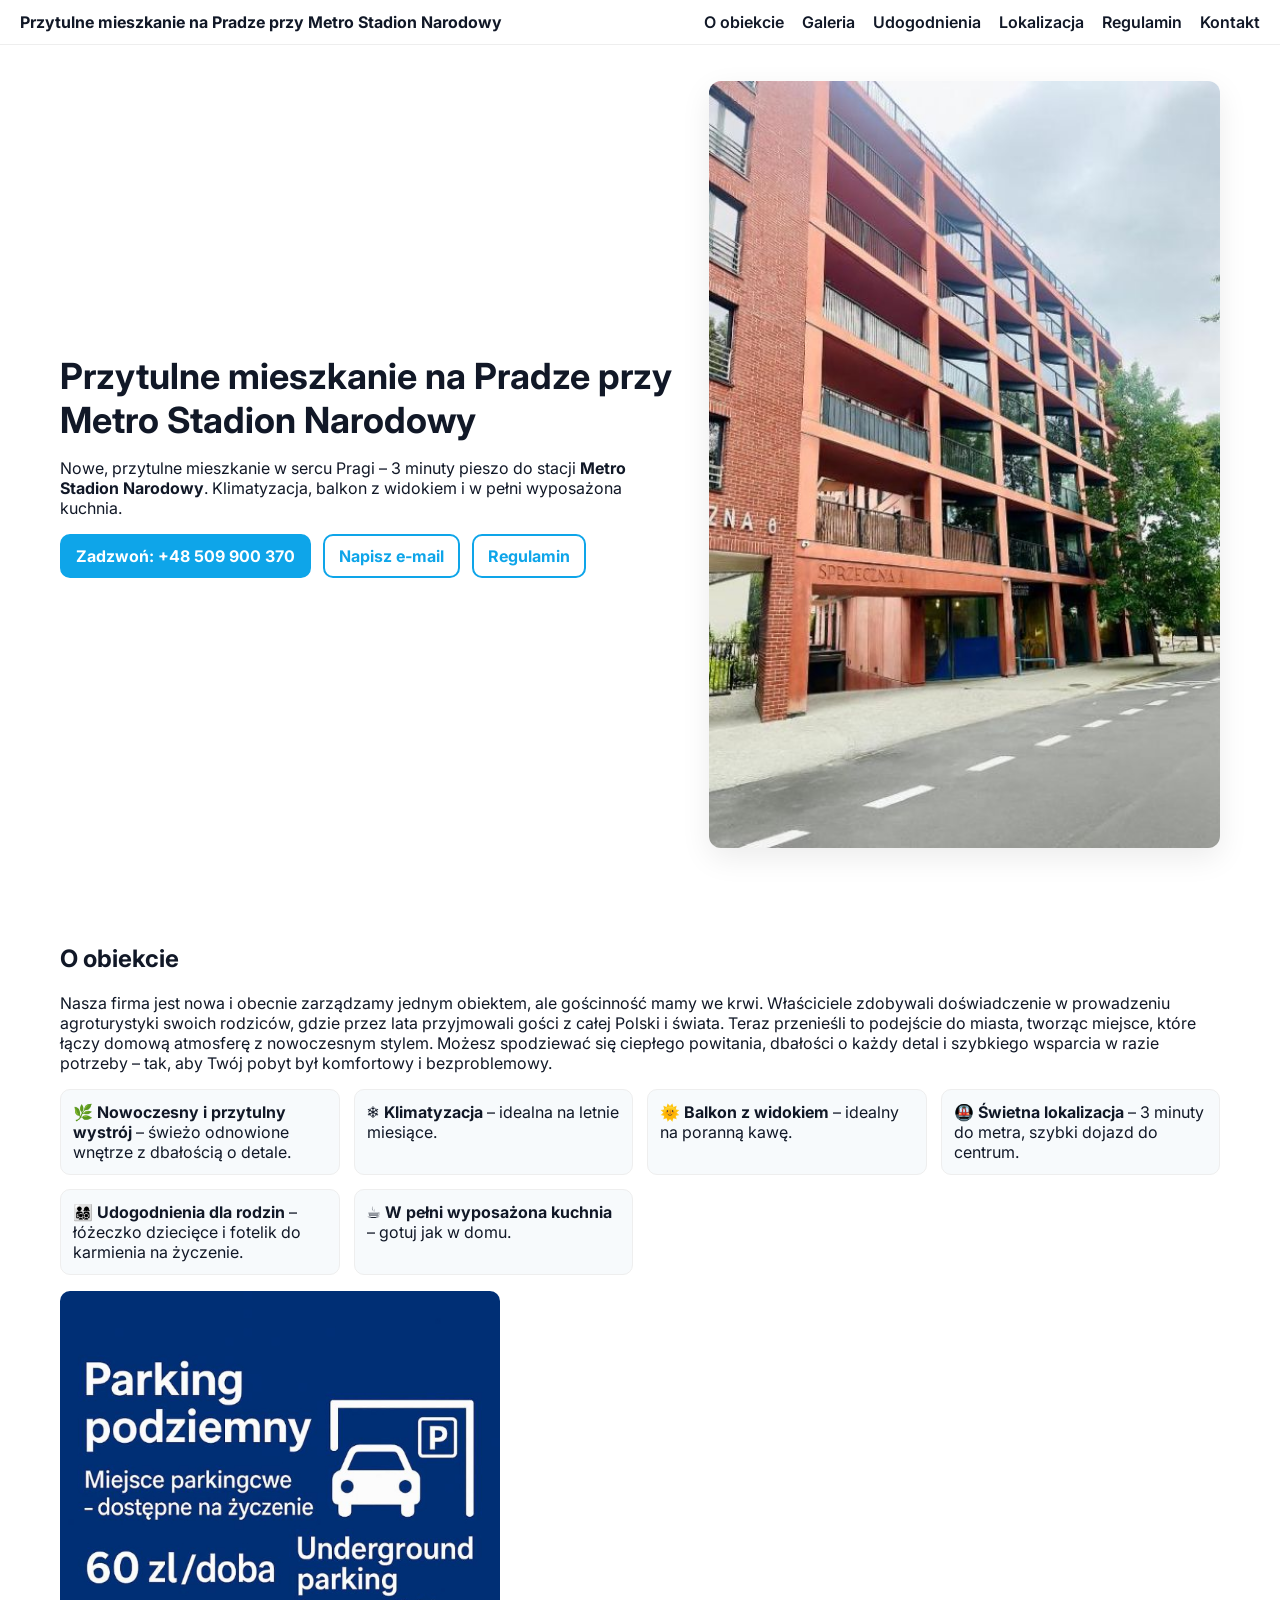
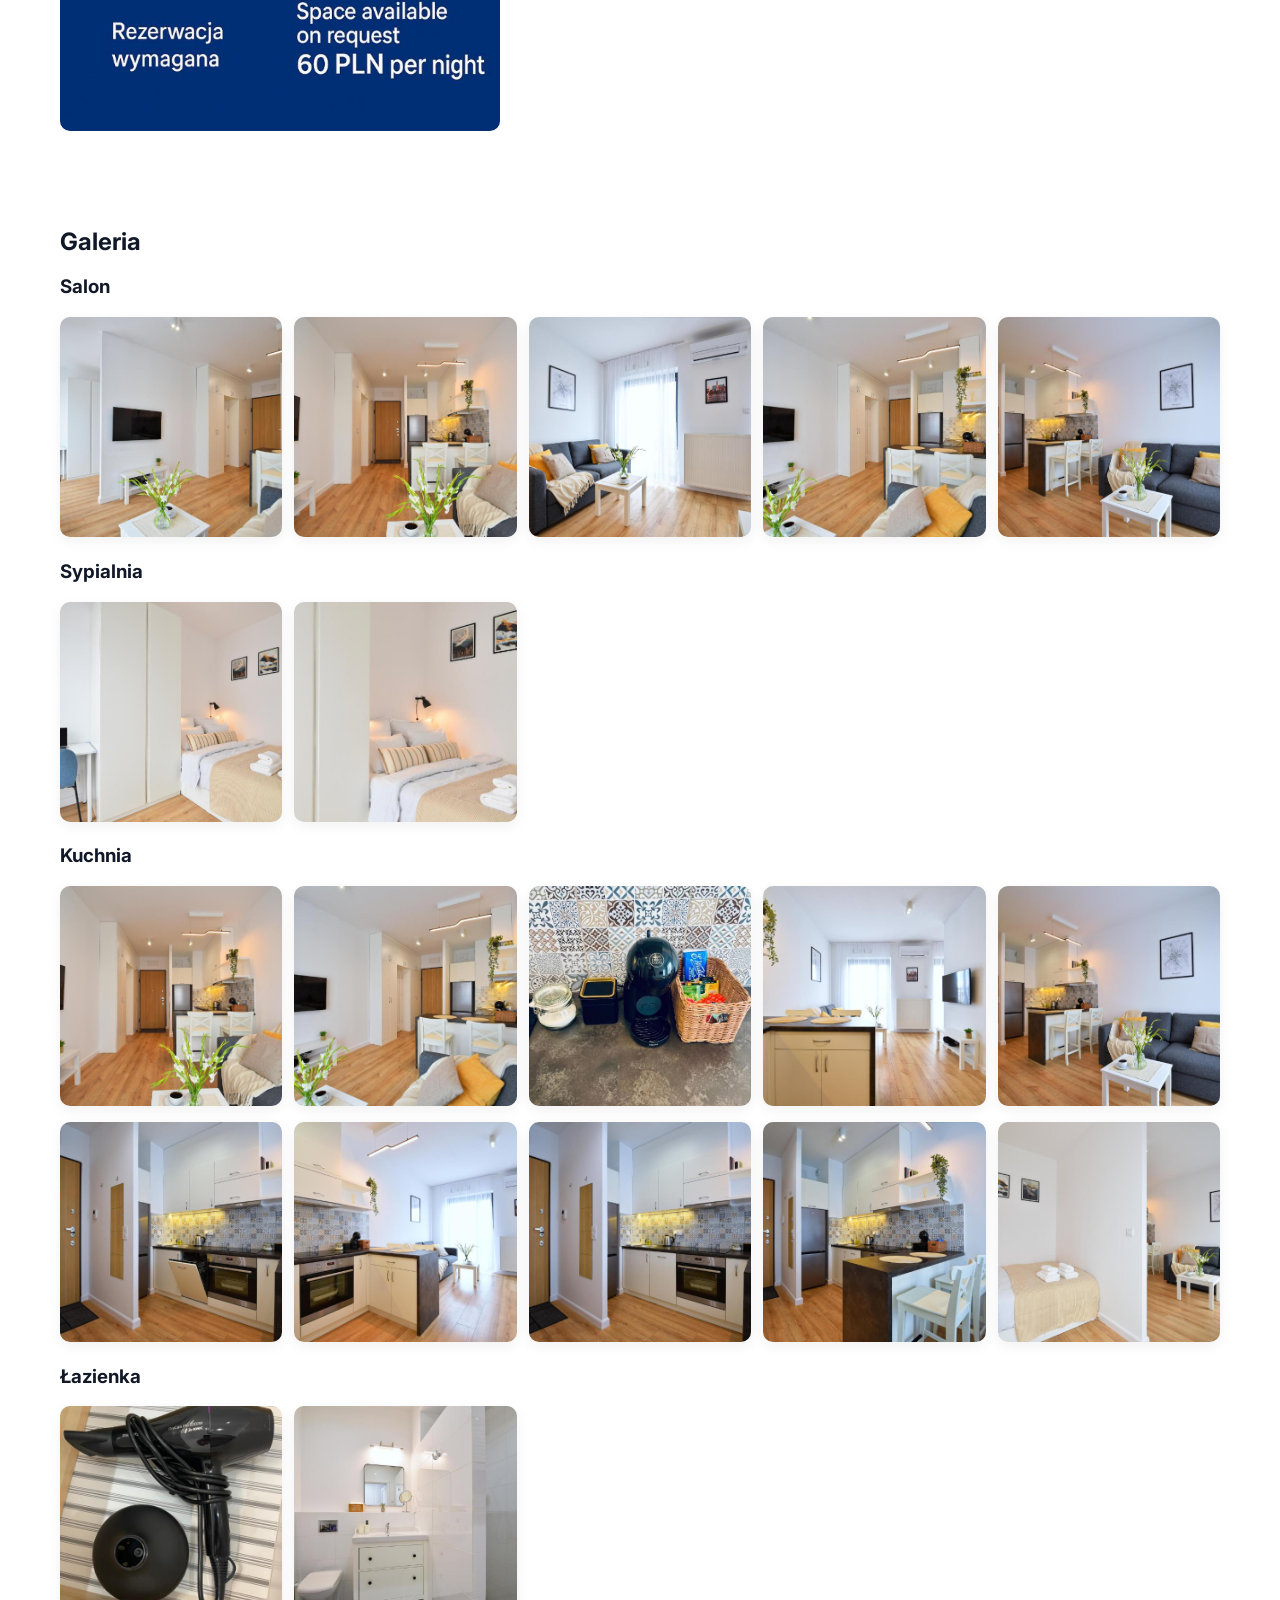
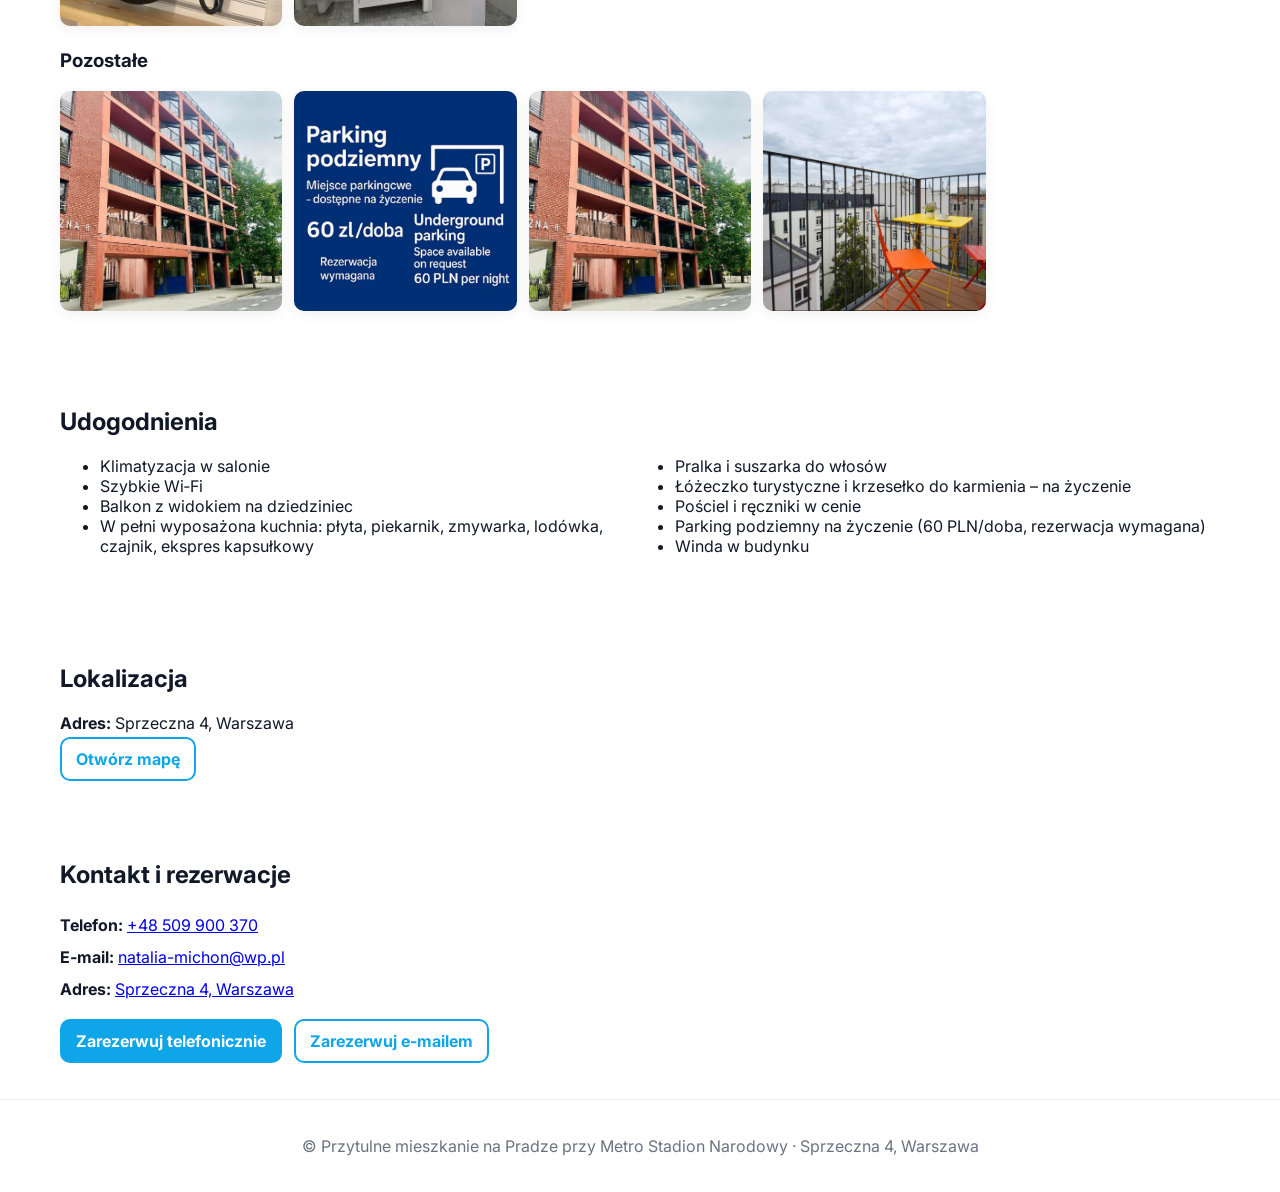
==== commit a94b168f: "hamburter test" ====
--- a/index.html
+++ b/index.html
@@ -1,34 +1,135 @@
 <!DOCTYPE html>
 <html lang="pl">
 <head>
-<meta charset="utf-8"/>
-<meta name="viewport" content="width=device-width, initial-scale=1"/>
-<title>Przytulne mieszkanie na Pradze przy Metro Stadion Narodowy</title>
-<link rel="stylesheet" href="styles.css"/>
-<script defer src="script.js"></script>
+  <meta charset="utf-8" />
+  <meta name="viewport" content="width=device-width, initial-scale=1" />
+  <title>Przytulne mieszkanie na Pradze przy Metro Stadion Narodowy</title>
+  <meta name="description" content="Krótko- i średnioterminowy wynajem: nowoczesne, klimatyzowane mieszkanie z balkonem przy stacji Metro Stadion Narodowy." />
+  <link rel="preconnect" href="https://fonts.googleapis.com"/>
+  <link rel="preconnect" href="https://fonts.gstatic.com" crossorigin>
+  <link href="https://fonts.googleapis.com/css2?family=Inter:wght@300;400;600;700&display=swap" rel="stylesheet" />
+  <link rel="stylesheet" href="styles.css" />
+  <script defer src="script.js"></script>
+  <meta property="og:title" content="Przytulne mieszkanie na Pradze przy Metro Stadion Narodowy" />
+  <meta property="og:type" content="website" />
+  <meta property="og:description" content="Nowoczesny apartament z klimatyzacją, balkonem i świetną lokalizacją (3 min do metra)." />
+  <meta property="og:locale" content="pl_PL" />
+  <style>body{opacity:.001}.js-ready body{opacity:1;transition:opacity .2s ease}</style>
+  <script>document.documentElement.classList.add('js-ready')</script>
 </head>
 <body>
-<header class="site-header">
-  <div class="brand"><a class="brand__link" href="index.html">Przytulne mieszkanie na Pradze przy Metro Stadion Narodowy</a></div>
-  <nav class="nav" aria-label="Główne">
-    <button class="hamburger" aria-expanded="false" aria-controls="menu" aria-label="Otwórz menu">
-      <span></span><span></span><span></span>
-    </button>
-    <ul id="menu" class="menu">
-      <li><a href="#o-obre">O obiekcie</a></li>
-      <li><a href="#galeria">Galeria</a></li>
-      <li><a href="#udogodnienia">Udogodnienia</a></li>
-      <li><a href="#lokalizacja">Lokalizacja</a></li>
-      <li><a href="regulamin.html">Regulamin</a></li>
-      <li><a href="#kontakt">Kontakt</a></li>
-    </ul>
-  </nav>
-</header>
-<main class="section">
-  <h1>Witaj</h1>
-  <p>Wersja testowa na potrzeby poprawki menu.</p>
-  <p><a class="btn" href="https://www.google.com/maps/search/?api=1&query=Sprzeczna%204%2C%20Warszawa" target="_blank" rel="noopener">Otwórz mapę</a></p>
-</main>
-<footer class="footer"><p>© Przytulne mieszkanie na Pradze przy Metro Stadion Narodowy · Sprzeczna 4, Warszawa</p></footer>
+  <header class="site-header">
+    <div class="brand"><a href="index.html" class="brand__link" aria-label="Strona główna">Przytulne mieszkanie na Pradze przy Metro Stadion Narodowy</a></div>
+    <nav class="nav" aria-label="Główne">
+      <button class="hamburger" aria-expanded="false" aria-controls="menu" aria-label="Otwórz menu">
+        <span></span><span></span><span></span>
+      </button>
+      <ul id="menu" class="menu">
+        <li><a href="#o-obre">O obiekcie</a></li>
+        <li><a href="#galeria">Galeria</a></li>
+        <li><a href="#udogodnienia">Udogodnienia</a></li>
+        <li><a href="#lokalizacja">Lokalizacja</a></li>
+        <li><a href="regulamin.html">Regulamin</a></li>
+        <li><a href="#kontakt">Kontakt</a></li>
+      </ul>
+    </nav>
+  </header>
+
+  <section class="hero">
+    <div class="hero__content">
+      <h1>Przytulne mieszkanie na Pradze przy Metro Stadion Narodowy</h1>
+      <p>Nowe, przytulne mieszkanie w sercu Pragi – 3 minuty pieszo do stacji <strong>Metro Stadion Narodowy</strong>. Klimatyzacja, balkon z widokiem i w pełni wyposażona kuchnia.</p>
+      <div class="cta">
+        <a class="btn primary" href="tel:+48509900370">Zadzwoń: +48 509 900 370</a>
+        <a class="btn" href="mailto:natalia-michon@wp.pl">Napisz e‑mail</a>
+        <a class="btn" href="regulamin.html">Regulamin</a>
+      </div>
+    </div>
+    <div class="hero__image">
+      <img src="img/outside01.jpg" alt="Elewacja budynku przy ul. Sprzecznej 4 w Warszawie" loading="eager"/>
+    </div>
+  </section>
+
+  <main>
+    <section id="o-obre" class="section">
+      <h2>O obiekcie</h2>
+      <p>Nasza firma jest nowa i obecnie zarządzamy jednym obiektem, ale gościnność mamy we krwi. Właściciele zdobywali doświadczenie w prowadzeniu agroturystyki swoich rodziców, gdzie przez lata przyjmowali gości z całej Polski i świata. Teraz przenieśli to podejście do miasta, tworząc miejsce, które łączy domową atmosferę z nowoczesnym stylem. Możesz spodziewać się ciepłego powitania, dbałości o każdy detal i szybkiego wsparcia w razie potrzeby – tak, aby Twój pobyt był komfortowy i bezproblemowy.</p>
+
+      <div class="features">
+        <div class="feature">🌿 <strong>Nowoczesny i przytulny wystrój</strong> – świeżo odnowione wnętrze z dbałością o detale.</div>
+        <div class="feature">❄️ <strong>Klimatyzacja</strong> – idealna na letnie miesiące.</div>
+        <div class="feature">🌞 <strong>Balkon z widokiem</strong> – idealny na poranną kawę.</div>
+        <div class="feature">🚇 <strong>Świetna lokalizacja</strong> – 3 minuty do metra, szybki dojazd do centrum.</div>
+        <div class="feature">👨‍👩‍👧‍👦 <strong>Udogodnienia dla rodzin</strong> – łóżeczko dziecięce i fotelik do karmienia na życzenie.</div>
+        <div class="feature">☕ <strong>W pełni wyposażona kuchnia</strong> – gotuj jak w domu.</div>
+      </div>
+
+      <div class="parking">
+        <img src="img/parking01.jpg" alt="Parking podziemny 60 zł/doba – rezerwacja wymagana" loading="lazy"/>
+      </div>
+    </section>
+
+    <section id="galeria" class="section">
+      <h2>Galeria</h2>
+
+      <h3>Salon</h3>
+      <div class="gallery"><figure><img src='img/livingroom02.jpg' alt='Salon – 1' loading='lazy'/></figure><figure><img src='img/livingroom_kitchen03.jpg' alt='Salon – 2' loading='lazy'/></figure><figure><img src='img/livingroom01.jpg' alt='Salon – 3' loading='lazy'/></figure><figure><img src='img/livingroom_kitchen02.jpg' alt='Salon – 4' loading='lazy'/></figure><figure><img src='img/livingroom_kitchen01.jpg' alt='Salon – 5' loading='lazy'/></figure></div>
+
+      <h3>Sypialnia</h3>
+      <div class="gallery"><figure><img src='img/bedroom02.jpg' alt='Sypialnia – 1' loading='lazy'/></figure><figure><img src='img/bedroom01.jpg' alt='Sypialnia – 2' loading='lazy'/></figure></div>
+
+      <h3>Kuchnia</h3>
+      <div class="gallery"><figure><img src='img/livingroom_kitchen03.jpg' alt='Kuchnia – 1' loading='lazy'/></figure><figure><img src='img/livingroom_kitchen02.jpg' alt='Kuchnia – 2' loading='lazy'/></figure><figure><img src='img/kitchen06.jpg' alt='Kuchnia – 3' loading='lazy'/></figure><figure><img src='img/kitchen05.jpg' alt='Kuchnia – 4' loading='lazy'/></figure><figure><img src='img/livingroom_kitchen01.jpg' alt='Kuchnia – 5' loading='lazy'/></figure><figure><img src='img/kitchen03.jpg' alt='Kuchnia – 6' loading='lazy'/></figure><figure><img src='img/kitchen04.jpg' alt='Kuchnia – 7' loading='lazy'/></figure><figure><img src='img/kitchen02.jpg' alt='Kuchnia – 8' loading='lazy'/></figure><figure><img src='img/kitchen01.jpg' alt='Kuchnia – 9' loading='lazy'/></figure><figure><img src='img/bedroom_kitchen01.jpg' alt='Kuchnia – 10' loading='lazy'/></figure></div>
+
+      <h3>Łazienka</h3>
+      <div class="gallery"><figure><img src='img/bathroom05.jpg' alt='Łazienka – 1' loading='lazy'/></figure><figure><img src='img/bathroom01.jpg' alt='Łazienka – 2' loading='lazy'/></figure></div>
+
+      <h3>Pozostałe</h3>
+      <div class="gallery"><figure><img src='img/outside01.jpg' alt='Zdjęcie dodatkowe' loading='lazy'/></figure><figure><img src='img/parking01.jpg' alt='Zdjęcie dodatkowe' loading='lazy'/></figure><figure><img src='img/building.jpg' alt='Zdjęcie dodatkowe' loading='lazy'/></figure><figure><img src='img/balcony01.jpg' alt='Zdjęcie dodatkowe' loading='lazy'/></figure></div>
+
+      <div id="lightbox" class="lightbox" aria-hidden="true" role="dialog" aria-label="Podgląd zdjęcia">
+        <button class="lightbox__close" aria-label="Zamknij">×</button>
+        <img alt="Podgląd"/>
+      </div>
+    </section>
+
+    <section id="udogodnienia" class="section">
+      <h2>Udogodnienia</h2>
+      <ul class="amenities">
+        <li>Klimatyzacja w salonie</li>
+        <li>Szybkie Wi‑Fi</li>
+        <li>Balkon z widokiem na dziedziniec</li>
+        <li>W pełni wyposażona kuchnia: płyta, piekarnik, zmywarka, lodówka, czajnik, ekspres kapsułkowy</li>
+        <li>Pralka i suszarka do włosów</li>
+        <li>Łóżeczko turystyczne i krzesełko do karmienia – na życzenie</li>
+        <li>Pościel i ręczniki w cenie</li>
+        <li>Parking podziemny na życzenie (60 PLN/doba, rezerwacja wymagana)</li>
+        <li>Winda w budynku</li>
+      </ul>
+    </section>
+
+    <section id="lokalizacja" class="section">
+      <h2>Lokalizacja</h2>
+      <p><strong>Adres:</strong> Sprzeczna 4, Warszawa</p>
+      <a class="btn" target="_blank" rel="noopener" href="https://www.google.com/maps/search/?api=1&query=Sprzeczna%204%2C%20Warszawa">Otwórz mapę</a>
+    </section>
+
+    <section id="kontakt" class="section">
+      <h2>Kontakt i rezerwacje</h2>
+      <ul class="contact">
+        <li><strong>Telefon:</strong> <a href="tel:+48509900370">+48 509 900 370</a></li>
+        <li><strong>E‑mail:</strong> <a href="mailto:natalia-michon@wp.pl">natalia-michon@wp.pl</a></li>
+        <li><strong>Adres:</strong> <a href="https://www.google.com/maps/search/?api=1&query=Sprzeczna%204%2C%20Warszawa" target="_blank" rel="noopener">Sprzeczna 4, Warszawa</a></li>
+      </ul>
+      <div class="cta">
+        <a class="btn primary" href="tel:+48509900370">Zarezerwuj telefonicznie</a>
+        <a class="btn" href="mailto:natalia-michon@wp.pl?subject=Rezerwacja%20–%20Przytulne%20mieszkanie%20na%20Pradze%20przy%20Metro%20Stadion%20Narodowy">Zarezerwuj e‑mailem</a>
+      </div>
+    </section>
+  </main>
+
+  <footer class="footer">
+    <p>© Przytulne mieszkanie na Pradze przy Metro Stadion Narodowy · Sprzeczna 4, Warszawa</p>
+  </footer>
 </body>
 </html>
--- a/styles.css
+++ b/styles.css
@@ -1,32 +1,37 @@
 
-:root{--ink:#111827;--muted:#6b7280;--brand:#0ea5e9;--paper:#ffffff;--paper-2:#f7fafc}
+:root{--bg:#0b1320;--ink:#111827;--muted:#6b7280;--brand:#0ea5e9;--brand-2:#22c55e;--paper:#ffffff;--paper-2:#f7fafc}
 *{box-sizing:border-box}
 html,body{margin:0;padding:0;font-family:Inter,system-ui,-apple-system,Segoe UI,Roboto,Arial,sans-serif;color:var(--ink);background:#fff}
-.site-header{position:sticky;top:0;z-index:1000;display:flex;align-items:center;justify-content:space-between;background:rgba(255,255,255,.9);backdrop-filter:saturate(120%) blur(6px);padding:12px 20px;border-bottom:1px solid #eee}
+.site-header{position:sticky;top:0;z-index:1000;display:flex;align-items:center;justify-content:space-between;background:rgba(255,255,255,.88);backdrop-filter:saturate(120%) blur(6px);padding:12px 20px;border-bottom:1px solid #eee}
 .brand{font-weight:700}
 .brand__link{color:inherit;text-decoration:none}
 .menu{display:flex;gap:18px;list-style:none;margin:0;padding:0}
 .menu a{color:var(--ink);text-decoration:none;font-weight:600}
+.menu a[aria-current="page"]{color:var(--brand)}
 .menu a:hover{color:var(--brand)}
-.hamburger{display:inline-flex;flex-direction:column;gap:4px;background:none;border:0;cursor:pointer;padding:6px;margin-left:12px;-webkit-tap-highlight-color:transparent}
-.hamburger span{display:block;width:24px;height:2px;background:var(--ink);transition:transform .2s ease,opacity .2s ease}
+.hamburger{display:inline-flex;flex-direction:column;gap:4px;background:none;border:0;cursor:pointer;padding:6px;margin-left:12px}
+.hamburger span{display:block;width:24px;height:2px;background:var(--ink)}
 @media(min-width:900px){.hamburger{display:none}}
-@media(max-width:899px){
-  .hamburger{z-index:1101}
-  .menu{
-    position:fixed; top:0; left:0; right:0; bottom:0; /* iOS Safari-safe full-screen */
-    z-index:1100;
-    width:100%; height:auto; /* full height via top/bottom */
-    background:#fff; flex-direction:column; align-items:center; justify-content:center;
-    transform:translateX(100%); transition:transform .25s ease;
-  }
-  .menu.open{transform:translateX(0)}
-  .menu li{margin:10px 0}
-  /* burger -> X animation */
-  .hamburger[aria-expanded="true"] span:nth-child(1){ transform:translateY(6px) rotate(45deg) }
-  .hamburger[aria-expanded="true"] span:nth-child(2){ opacity:0 }
-  .hamburger[aria-expanded="true"] span:nth-child(3){ transform:translateY(-6px) rotate(-45deg) }
-}
+@media(max-width:899px){.menu{position:fixed;inset:0 0 auto auto;width:100%;height:100dvh;background:#fff;flex-direction:column;align-items:center;justify-content:center;transform:translateX(100%);transition:transform .25s ease}.menu.open{transform:translateX(0)}.menu li{margin:10px 0}}
+.hero{display:grid;grid-template-columns:1.1fr .9fr;gap:24px;align-items:center;padding:36px 20px;max-width:1200px;margin:0 auto}
+.hero__image img{width:100%;height:auto;border-radius:12px;box-shadow:0 10px 30px rgba(0,0,0,.08)}
+.hero__content h1{margin:0 0 10px 0;font-size:clamp(24px,4vw,36px)}
+.cta{display:flex;gap:12px;flex-wrap:wrap;margin-top:14px}
+.btn{border:2px solid var(--brand);padding:10px 14px;border-radius:10px;text-decoration:none;color:var(--brand);font-weight:700}
+.btn.primary{background:var(--brand);color:#fff}
 .section{max-width:1200px;margin:0 auto;padding:36px 20px}
+.features{display:grid;grid-template-columns:repeat(auto-fit,minmax(240px,1fr));gap:14px;margin:16px 0}
+.feature{background:var(--paper-2);border:1px solid #eee;border-radius:10px;padding:12px}
+.parking img{max-width:440px;width:100%;height:auto;border-radius:10px}
+.gallery{display:grid;grid-template-columns:repeat(auto-fill,minmax(220px,1fr));gap:12px}
+.gallery figure{margin:0}
+.gallery img{width:100%;height:220px;object-fit:cover;border-radius:10px;cursor:pointer;box-shadow:0 4px 14px rgba(0,0,0,.06)}
+.lightbox{position:fixed;inset:0;display:none;align-items:center;justify-content:center;background:rgba(0,0,0,.7);z-index:2000;padding:20px}
+.lightbox.open{display:flex}
+.lightbox img{max-width:95vw;max-height:85vh;border-radius:10px;box-shadow:0 20px 50px rgba(0,0,0,.5)}
+.lightbox__close{position:absolute;top:14px;right:18px;background:#fff;border:0;border-radius:50%;width:36px;height:36px;font-size:22px;cursor:pointer}
+.amenities{columns:2;gap:30px}
+@media(max-width:700px){.amenities{columns:1}.hero{grid-template-columns:1fr}.hero__image{order:-1}}
 .rules{line-height:1.6}
+.contact{list-style:none;padding:0;margin:0 0 10px 0;line-height:2}
 .footer{border-top:1px solid #eee;padding:20px;text-align:center;color:var(--muted)}
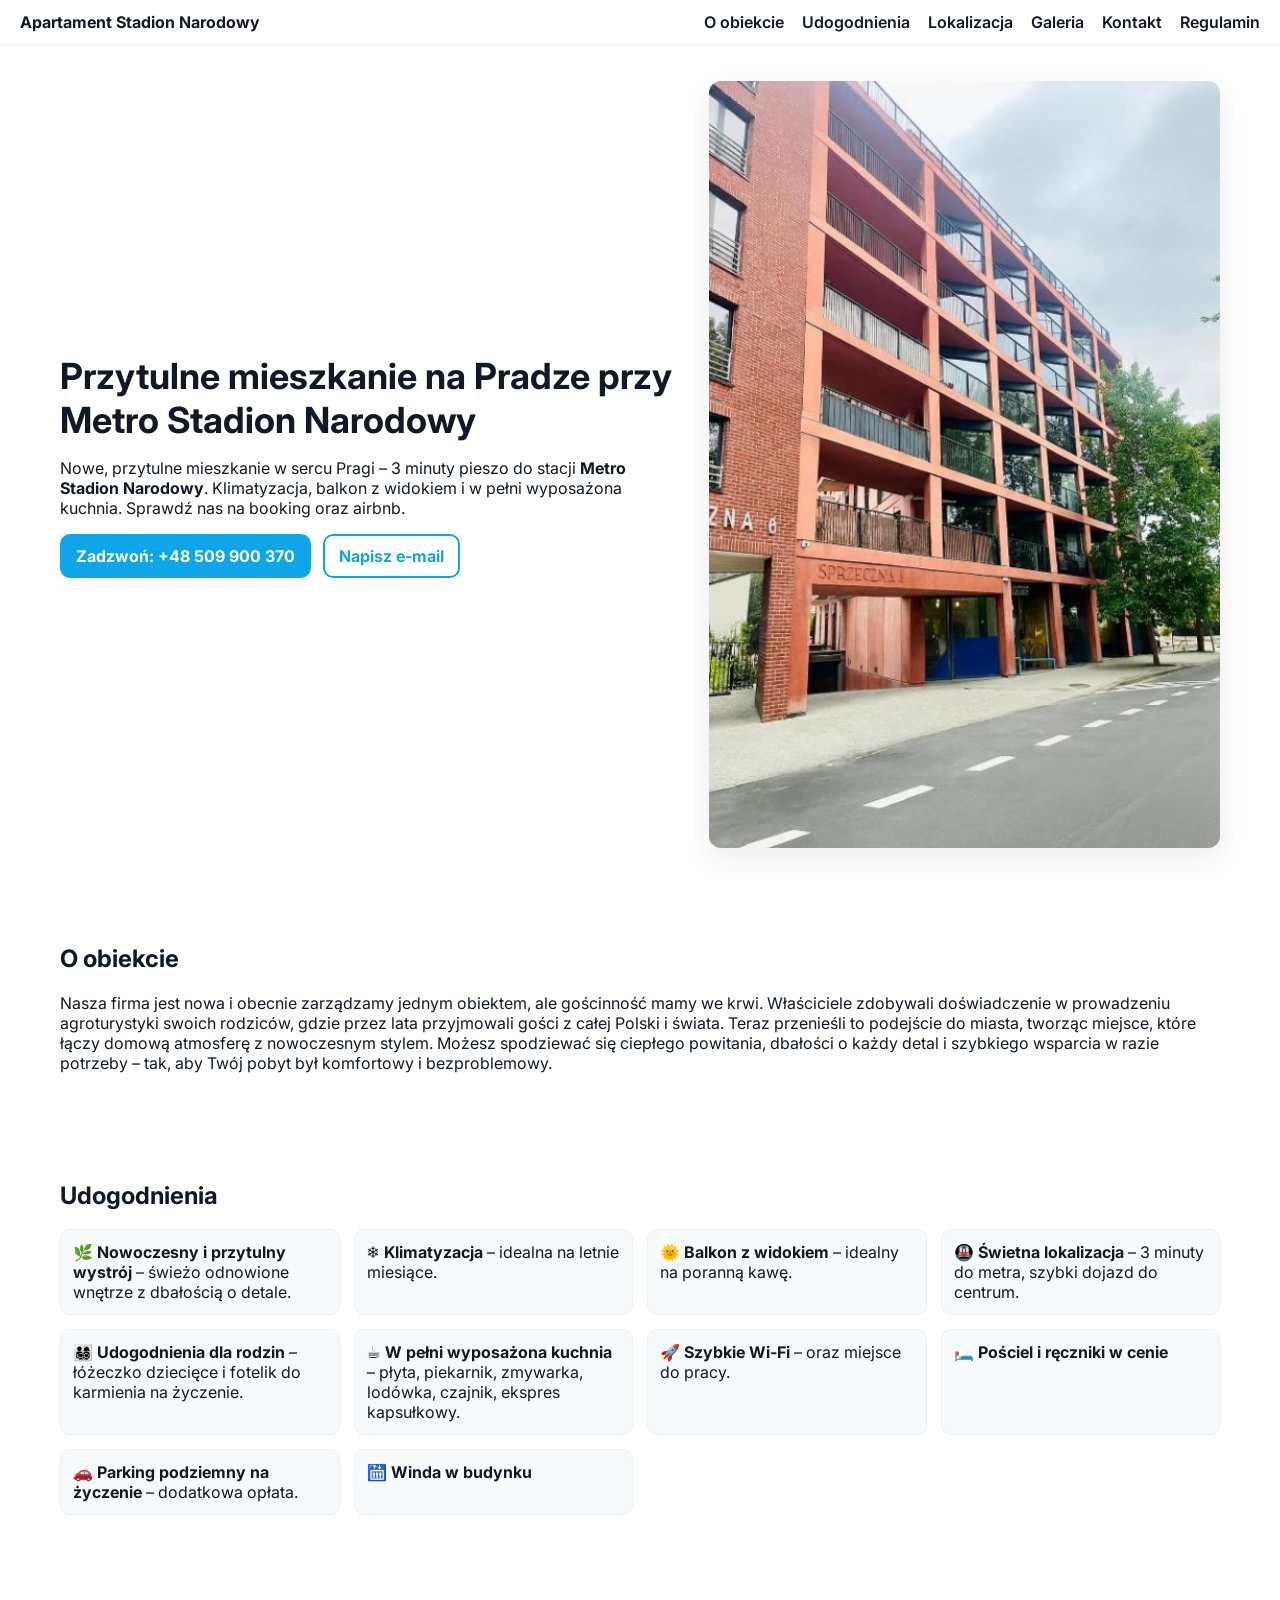
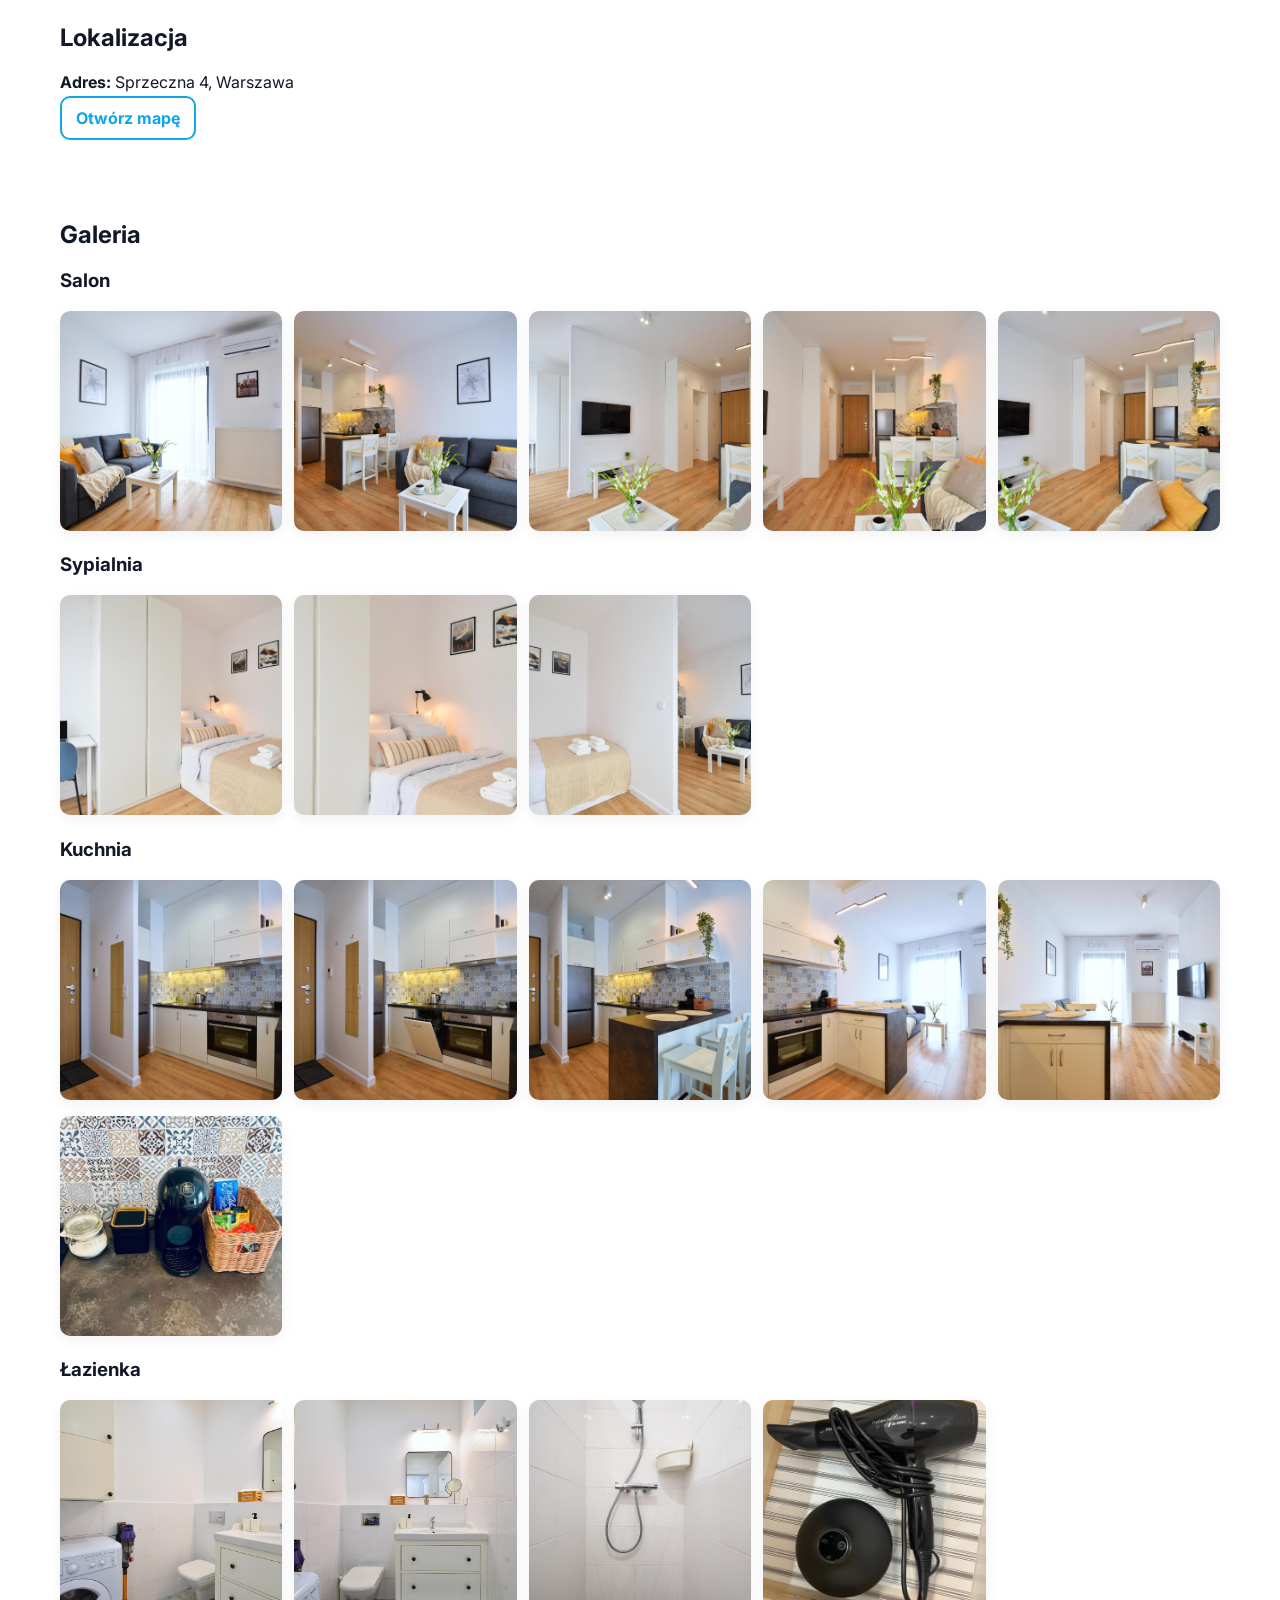
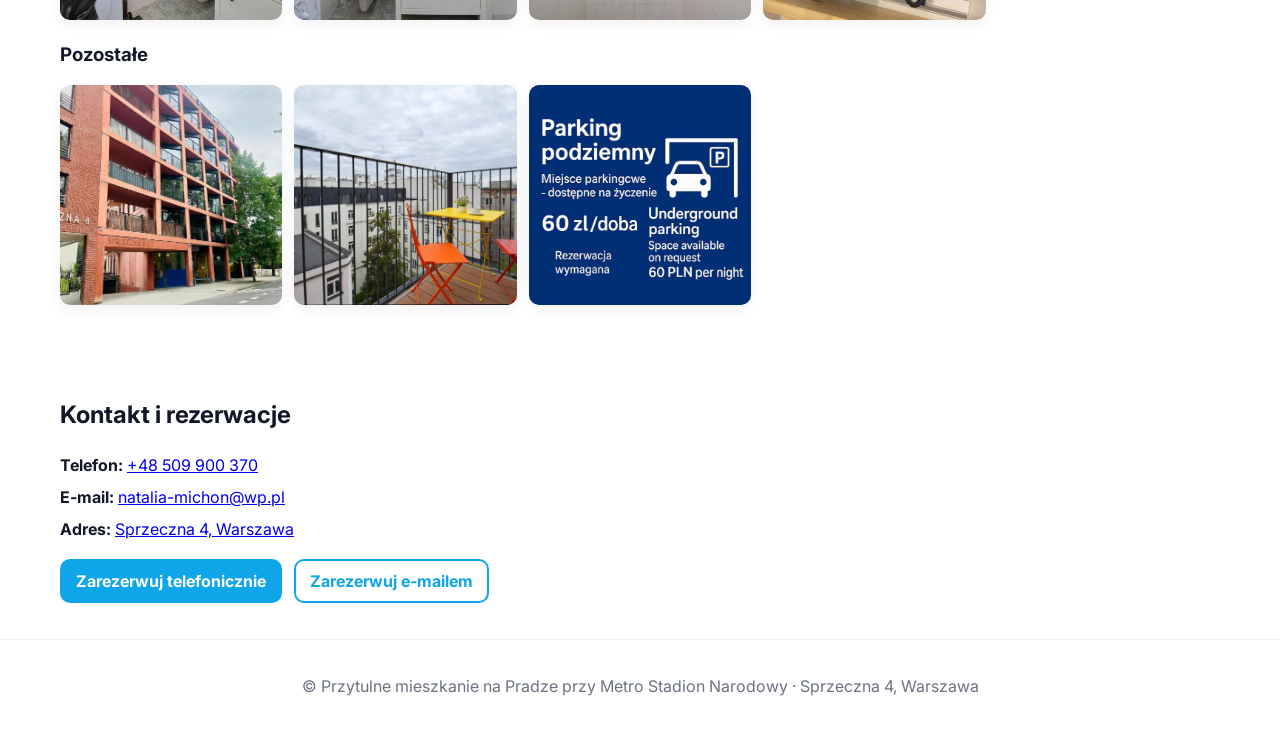
==== commit 861311f5: "reorganized" ====
--- a/index.html
+++ b/index.html
@@ -19,18 +19,18 @@
 </head>
 <body>
   <header class="site-header">
-    <div class="brand"><a href="index.html" class="brand__link" aria-label="Strona główna">Przytulne mieszkanie na Pradze przy Metro Stadion Narodowy</a></div>
+    <div class="brand"><a href="index.html" class="brand__link" aria-label="Strona główna">Apartament Stadion Narodowy</a></div>
     <nav class="nav" aria-label="Główne">
       <button class="hamburger" aria-expanded="false" aria-controls="menu" aria-label="Otwórz menu">
         <span></span><span></span><span></span>
       </button>
       <ul id="menu" class="menu">
         <li><a href="#o-obre">O obiekcie</a></li>
-        <li><a href="#galeria">Galeria</a></li>
         <li><a href="#udogodnienia">Udogodnienia</a></li>
-        <li><a href="#lokalizacja">Lokalizacja</a></li>
-        <li><a href="regulamin.html">Regulamin</a></li>
+		<li><a href="#lokalizacja">Lokalizacja</a></li>
+		<li><a href="#galeria">Galeria</a></li>
         <li><a href="#kontakt">Kontakt</a></li>
+		<li><a href="regulamin.html">Regulamin</a></li>
       </ul>
     </nav>
   </header>
@@ -38,11 +38,10 @@
   <section class="hero">
     <div class="hero__content">
       <h1>Przytulne mieszkanie na Pradze przy Metro Stadion Narodowy</h1>
-      <p>Nowe, przytulne mieszkanie w sercu Pragi – 3 minuty pieszo do stacji <strong>Metro Stadion Narodowy</strong>. Klimatyzacja, balkon z widokiem i w pełni wyposażona kuchnia.</p>
+      <p>Nowe, przytulne mieszkanie w sercu Pragi – 3 minuty pieszo do stacji <strong>Metro Stadion Narodowy</strong>. Klimatyzacja, balkon z widokiem i w pełni wyposażona kuchnia. Sprawdź nas na booking oraz airbnb.</p>
       <div class="cta">
         <a class="btn primary" href="tel:+48509900370">Zadzwoń: +48 509 900 370</a>
         <a class="btn" href="mailto:natalia-michon@wp.pl">Napisz e‑mail</a>
-        <a class="btn" href="regulamin.html">Regulamin</a>
       </div>
     </div>
     <div class="hero__image">
@@ -54,65 +53,79 @@
     <section id="o-obre" class="section">
       <h2>O obiekcie</h2>
       <p>Nasza firma jest nowa i obecnie zarządzamy jednym obiektem, ale gościnność mamy we krwi. Właściciele zdobywali doświadczenie w prowadzeniu agroturystyki swoich rodziców, gdzie przez lata przyjmowali gości z całej Polski i świata. Teraz przenieśli to podejście do miasta, tworząc miejsce, które łączy domową atmosferę z nowoczesnym stylem. Możesz spodziewać się ciepłego powitania, dbałości o każdy detal i szybkiego wsparcia w razie potrzeby – tak, aby Twój pobyt był komfortowy i bezproblemowy.</p>
-
-      <div class="features">
+    </section>
+    <section id="udogodnienia" class="section">
+      <h2>Udogodnienia</h2>
+	  <div class="features">
         <div class="feature">🌿 <strong>Nowoczesny i przytulny wystrój</strong> – świeżo odnowione wnętrze z dbałością o detale.</div>
         <div class="feature">❄️ <strong>Klimatyzacja</strong> – idealna na letnie miesiące.</div>
         <div class="feature">🌞 <strong>Balkon z widokiem</strong> – idealny na poranną kawę.</div>
         <div class="feature">🚇 <strong>Świetna lokalizacja</strong> – 3 minuty do metra, szybki dojazd do centrum.</div>
         <div class="feature">👨‍👩‍👧‍👦 <strong>Udogodnienia dla rodzin</strong> – łóżeczko dziecięce i fotelik do karmienia na życzenie.</div>
-        <div class="feature">☕ <strong>W pełni wyposażona kuchnia</strong> – gotuj jak w domu.</div>
-      </div>
-
-      <div class="parking">
-        <img src="img/parking01.jpg" alt="Parking podziemny 60 zł/doba – rezerwacja wymagana" loading="lazy"/>
+        <div class="feature">☕ <strong>W pełni wyposażona kuchnia</strong> –  płyta, piekarnik, zmywarka, lodówka, czajnik, ekspres kapsułkowy.</div>
+		<div class="feature">🚀 <strong>Szybkie Wi‑Fi</strong> – oraz miejsce do pracy.</div>
+		<div class="feature">🛏️ <strong>Pościel i ręczniki w cenie</strong></div>
+		<div class="feature">🚗 <strong>Parking podziemny na życzenie</strong> – dodatkowa opłata.</div>
+		<div class="feature">🛗 <strong>Winda w budynku</strong></div>
       </div>
     </section>
-
+	
+	<section id="lokalizacja" class="section">
+      <h2>Lokalizacja</h2>
+      <p><strong>Adres:</strong> Sprzeczna 4, Warszawa</p>
+      <a class="btn" target="_blank" rel="noopener" href="https://www.google.com/maps/search/?api=1&query=Sprzeczna%204%2C%20Warszawa">Otwórz mapę</a>
+    </section>
+	
     <section id="galeria" class="section">
       <h2>Galeria</h2>
 
       <h3>Salon</h3>
-      <div class="gallery"><figure><img src='img/livingroom02.jpg' alt='Salon – 1' loading='lazy'/></figure><figure><img src='img/livingroom_kitchen03.jpg' alt='Salon – 2' loading='lazy'/></figure><figure><img src='img/livingroom01.jpg' alt='Salon – 3' loading='lazy'/></figure><figure><img src='img/livingroom_kitchen02.jpg' alt='Salon – 4' loading='lazy'/></figure><figure><img src='img/livingroom_kitchen01.jpg' alt='Salon – 5' loading='lazy'/></figure></div>
+      <div class="gallery">
+	  	<figure><img src='img/livingroom01.jpg' alt='Salon – 3' loading='lazy'/></figure>
+		<figure><img src='img/livingroom_kitchen01.jpg' alt='Salon – 5' loading='lazy'/></figure>
+		<figure><img src='img/livingroom02.jpg' alt='Salon – 1' loading='lazy'/></figure>
+		<figure><img src='img/livingroom_kitchen03.jpg' alt='Salon – 2' loading='lazy'/></figure>
+		<figure><img src='img/livingroom_kitchen02.jpg' alt='Salon – 4' loading='lazy'/></figure>
+		
+	  </div>
 
       <h3>Sypialnia</h3>
-      <div class="gallery"><figure><img src='img/bedroom02.jpg' alt='Sypialnia – 1' loading='lazy'/></figure><figure><img src='img/bedroom01.jpg' alt='Sypialnia – 2' loading='lazy'/></figure></div>
+      <div class="gallery">
+		<figure><img src='img/bedroom02.jpg' alt='Sypialnia – 1' loading='lazy'/></figure>
+		<figure><img src='img/bedroom01.jpg' alt='Sypialnia – 2' loading='lazy'/></figure>
+		<figure><img src='img/bedroom_kitchen01.jpg' alt='Sypialnia – 3' loading='lazy'/></figure>
+	  </div>
 
       <h3>Kuchnia</h3>
-      <div class="gallery"><figure><img src='img/livingroom_kitchen03.jpg' alt='Kuchnia – 1' loading='lazy'/></figure><figure><img src='img/livingroom_kitchen02.jpg' alt='Kuchnia – 2' loading='lazy'/></figure><figure><img src='img/kitchen06.jpg' alt='Kuchnia – 3' loading='lazy'/></figure><figure><img src='img/kitchen05.jpg' alt='Kuchnia – 4' loading='lazy'/></figure><figure><img src='img/livingroom_kitchen01.jpg' alt='Kuchnia – 5' loading='lazy'/></figure><figure><img src='img/kitchen03.jpg' alt='Kuchnia – 6' loading='lazy'/></figure><figure><img src='img/kitchen04.jpg' alt='Kuchnia – 7' loading='lazy'/></figure><figure><img src='img/kitchen02.jpg' alt='Kuchnia – 8' loading='lazy'/></figure><figure><img src='img/kitchen01.jpg' alt='Kuchnia – 9' loading='lazy'/></figure><figure><img src='img/bedroom_kitchen01.jpg' alt='Kuchnia – 10' loading='lazy'/></figure></div>
+      <div class="gallery">
+		<figure><img src='img/kitchen02.jpg' alt='Kuchnia – 8' loading='lazy'/></figure>
+		<figure><img src='img/kitchen03.jpg' alt='Kuchnia – 6' loading='lazy'/></figure>
+		<figure><img src='img/kitchen01.jpg' alt='Kuchnia – 9' loading='lazy'/></figure>
+		<figure><img src='img/kitchen04.jpg' alt='Kuchnia – 7' loading='lazy'/></figure>
+		<figure><img src='img/kitchen05.jpg' alt='Kuchnia – 4' loading='lazy'/></figure>
+		<figure><img src='img/kitchen06.jpg' alt='Kuchnia – 3' loading='lazy'/></figure>
+	  </div>
 
       <h3>Łazienka</h3>
-      <div class="gallery"><figure><img src='img/bathroom05.jpg' alt='Łazienka – 1' loading='lazy'/></figure><figure><img src='img/bathroom01.jpg' alt='Łazienka – 2' loading='lazy'/></figure></div>
+      <div class="gallery">
+		<figure><img src='img/bathroom03.jpg' alt='Łazienka – 1' loading='lazy'/></figure>
+		<figure><img src='img/bathroom02.jpg' alt='Łazienka – 2' loading='lazy'/></figure>
+		<figure><img src='img/bathroom04.jpg' alt='Łazienka – 2' loading='lazy'/></figure>
+		<figure><img src='img/bathroom05.jpg' alt='Łazienka – 1' loading='lazy'/></figure>
+	  </div>
 
       <h3>Pozostałe</h3>
-      <div class="gallery"><figure><img src='img/outside01.jpg' alt='Zdjęcie dodatkowe' loading='lazy'/></figure><figure><img src='img/parking01.jpg' alt='Zdjęcie dodatkowe' loading='lazy'/></figure><figure><img src='img/building.jpg' alt='Zdjęcie dodatkowe' loading='lazy'/></figure><figure><img src='img/balcony01.jpg' alt='Zdjęcie dodatkowe' loading='lazy'/></figure></div>
-
+      <div class="gallery">
+		<figure><img src='img/outside01.jpg' alt='Zdjęcie dodatkowe' loading='lazy'/></figure>
+		<figure><img src='img/balcony01.jpg' alt='Zdjęcie dodatkowe' loading='lazy'/></figure>
+		<figure><img src='img/parking01.jpg' alt='Zdjęcie dodatkowe' loading='lazy'/></figure>
+	  </div>
       <div id="lightbox" class="lightbox" aria-hidden="true" role="dialog" aria-label="Podgląd zdjęcia">
         <button class="lightbox__close" aria-label="Zamknij">×</button>
         <img alt="Podgląd"/>
       </div>
     </section>
 
-    <section id="udogodnienia" class="section">
-      <h2>Udogodnienia</h2>
-      <ul class="amenities">
-        <li>Klimatyzacja w salonie</li>
-        <li>Szybkie Wi‑Fi</li>
-        <li>Balkon z widokiem na dziedziniec</li>
-        <li>W pełni wyposażona kuchnia: płyta, piekarnik, zmywarka, lodówka, czajnik, ekspres kapsułkowy</li>
-        <li>Pralka i suszarka do włosów</li>
-        <li>Łóżeczko turystyczne i krzesełko do karmienia – na życzenie</li>
-        <li>Pościel i ręczniki w cenie</li>
-        <li>Parking podziemny na życzenie (60 PLN/doba, rezerwacja wymagana)</li>
-        <li>Winda w budynku</li>
-      </ul>
-    </section>
-
-    <section id="lokalizacja" class="section">
-      <h2>Lokalizacja</h2>
-      <p><strong>Adres:</strong> Sprzeczna 4, Warszawa</p>
-      <a class="btn" target="_blank" rel="noopener" href="https://www.google.com/maps/search/?api=1&query=Sprzeczna%204%2C%20Warszawa">Otwórz mapę</a>
-    </section>
 
     <section id="kontakt" class="section">
       <h2>Kontakt i rezerwacje</h2>
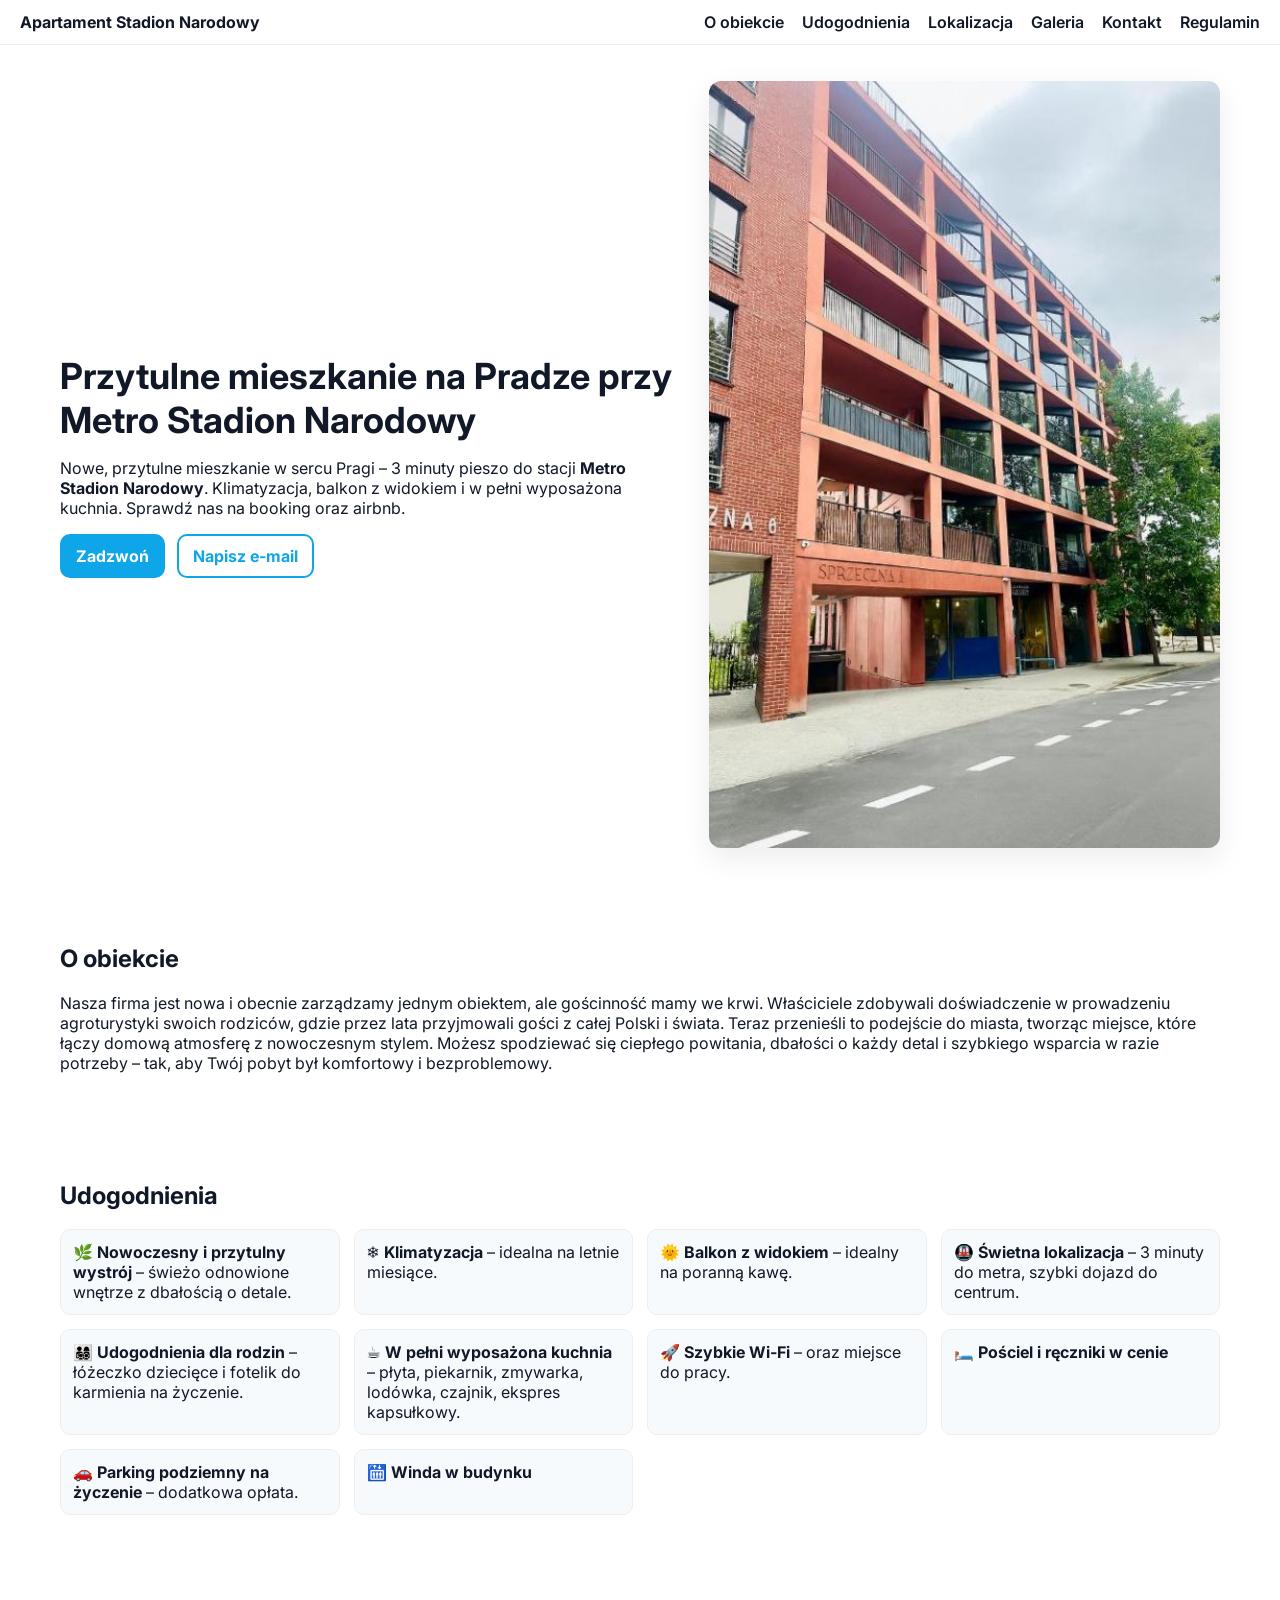
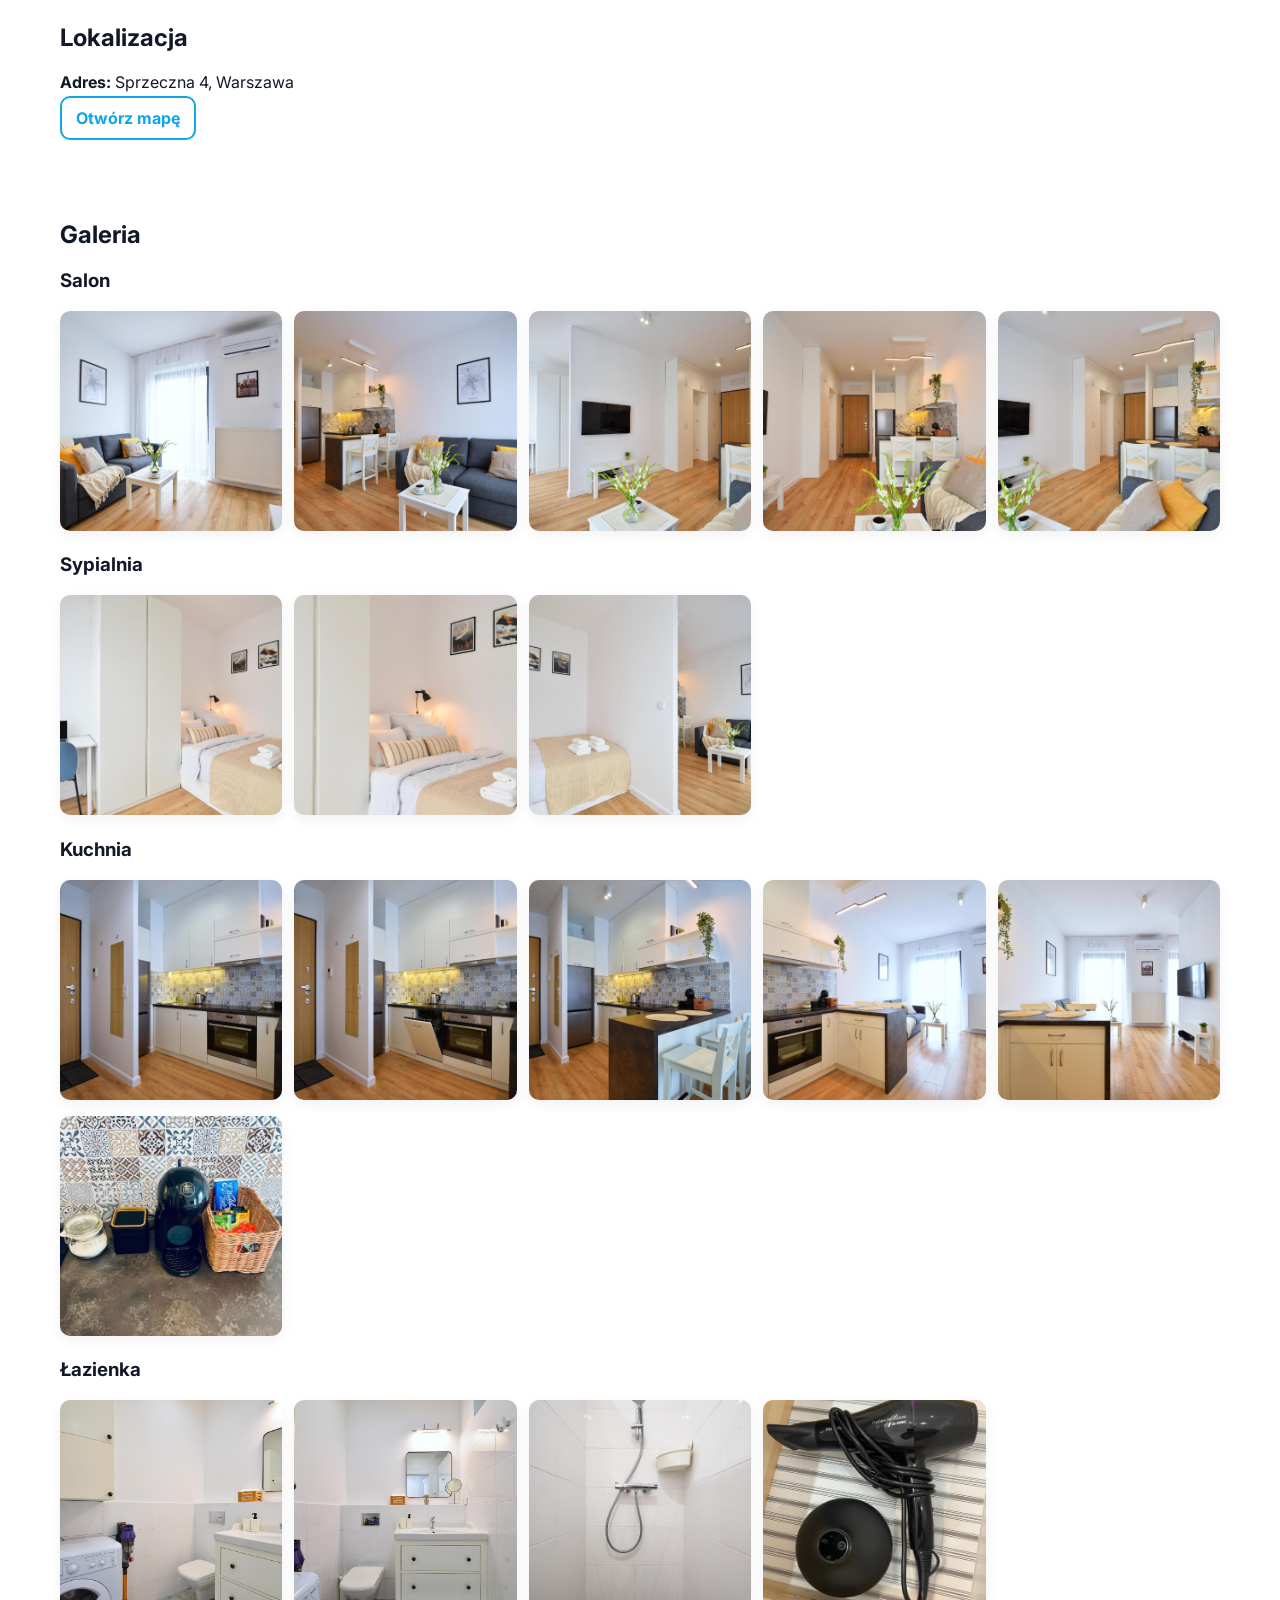
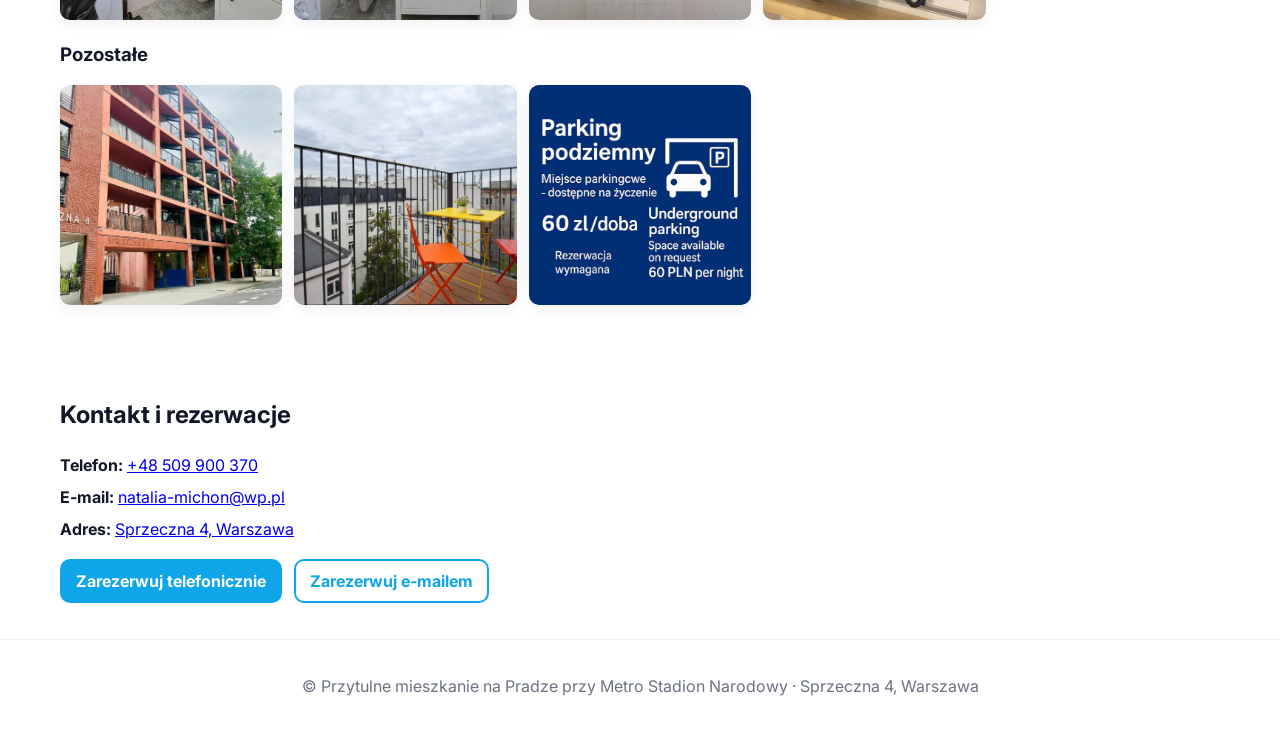
==== commit d5b06f76: "change button text" ====
--- a/index.html
+++ b/index.html
@@ -40,7 +40,7 @@
       <h1>Przytulne mieszkanie na Pradze przy Metro Stadion Narodowy</h1>
       <p>Nowe, przytulne mieszkanie w sercu Pragi – 3 minuty pieszo do stacji <strong>Metro Stadion Narodowy</strong>. Klimatyzacja, balkon z widokiem i w pełni wyposażona kuchnia. Sprawdź nas na booking oraz airbnb.</p>
       <div class="cta">
-        <a class="btn primary" href="tel:+48509900370">Zadzwoń: +48 509 900 370</a>
+        <a class="btn primary" href="tel:+48509900370">Zadzwoń</a>
         <a class="btn" href="mailto:natalia-michon@wp.pl">Napisz e‑mail</a>
       </div>
     </div>
